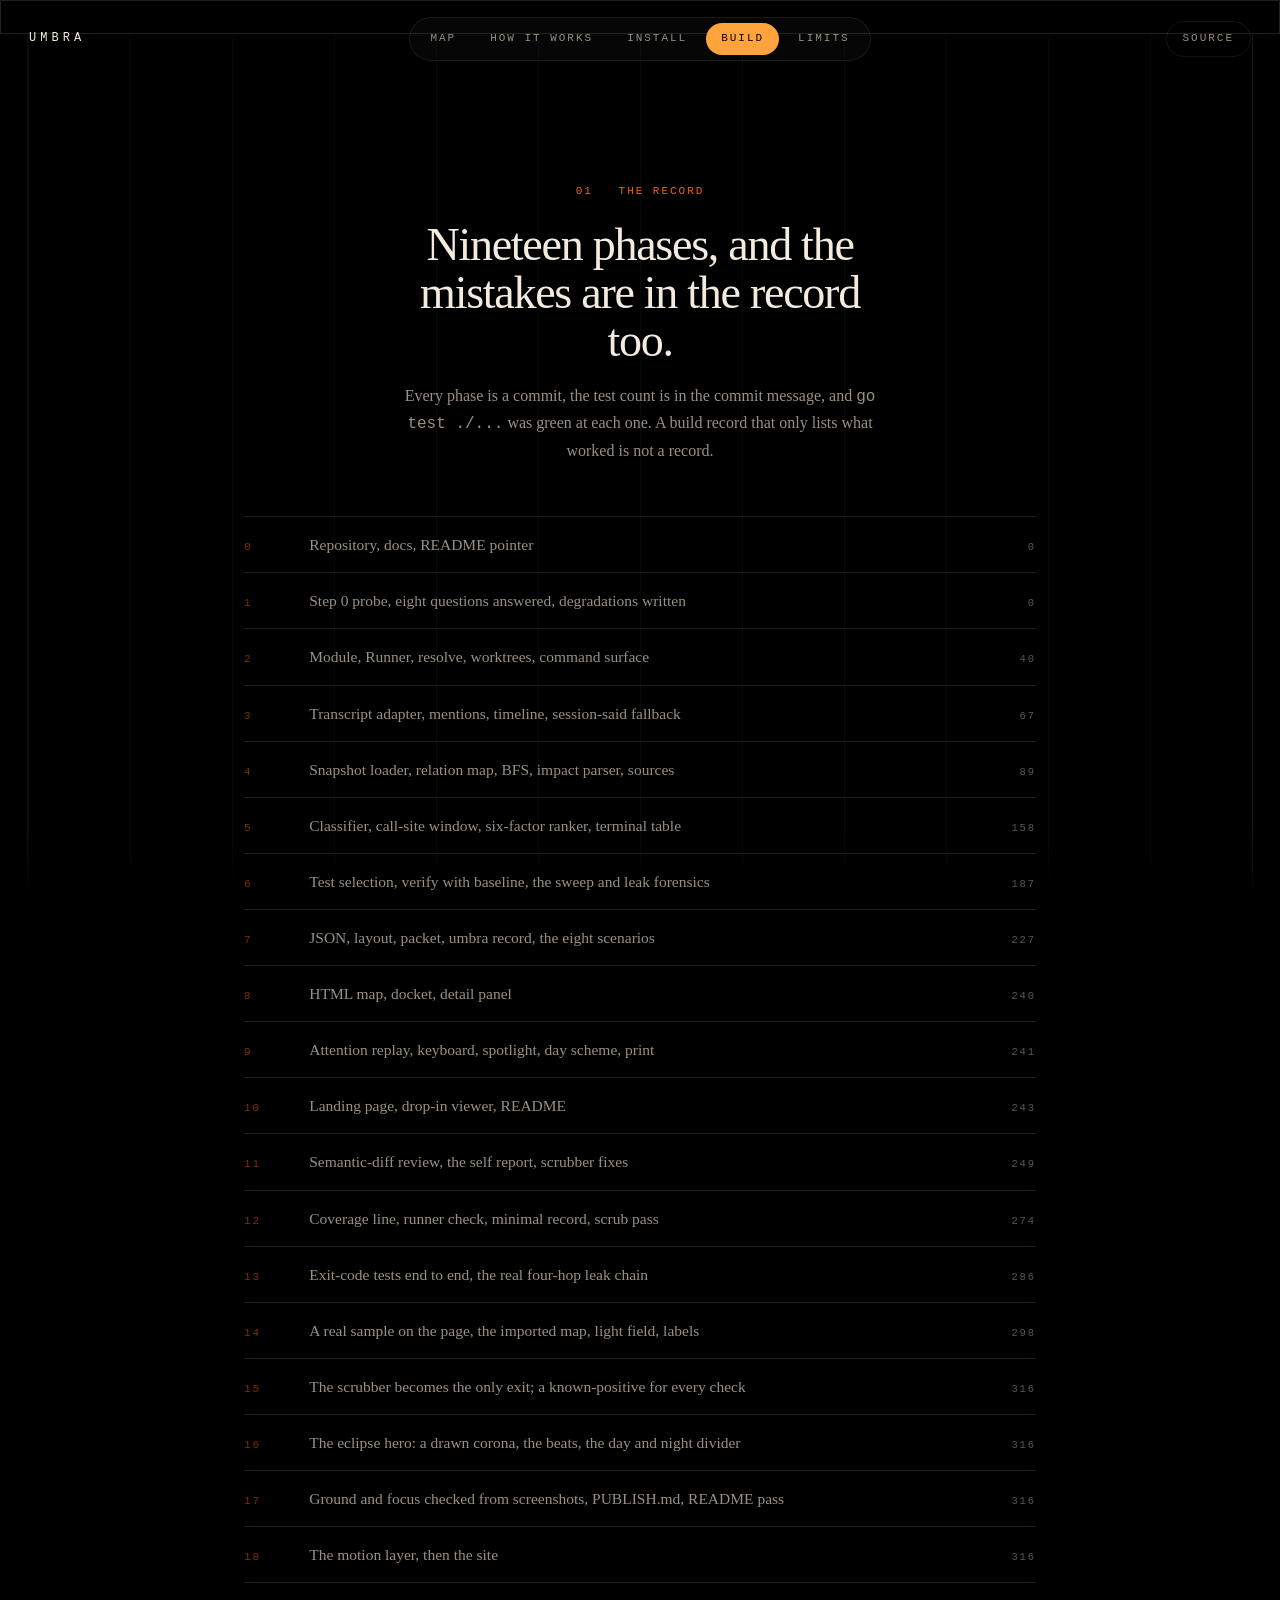
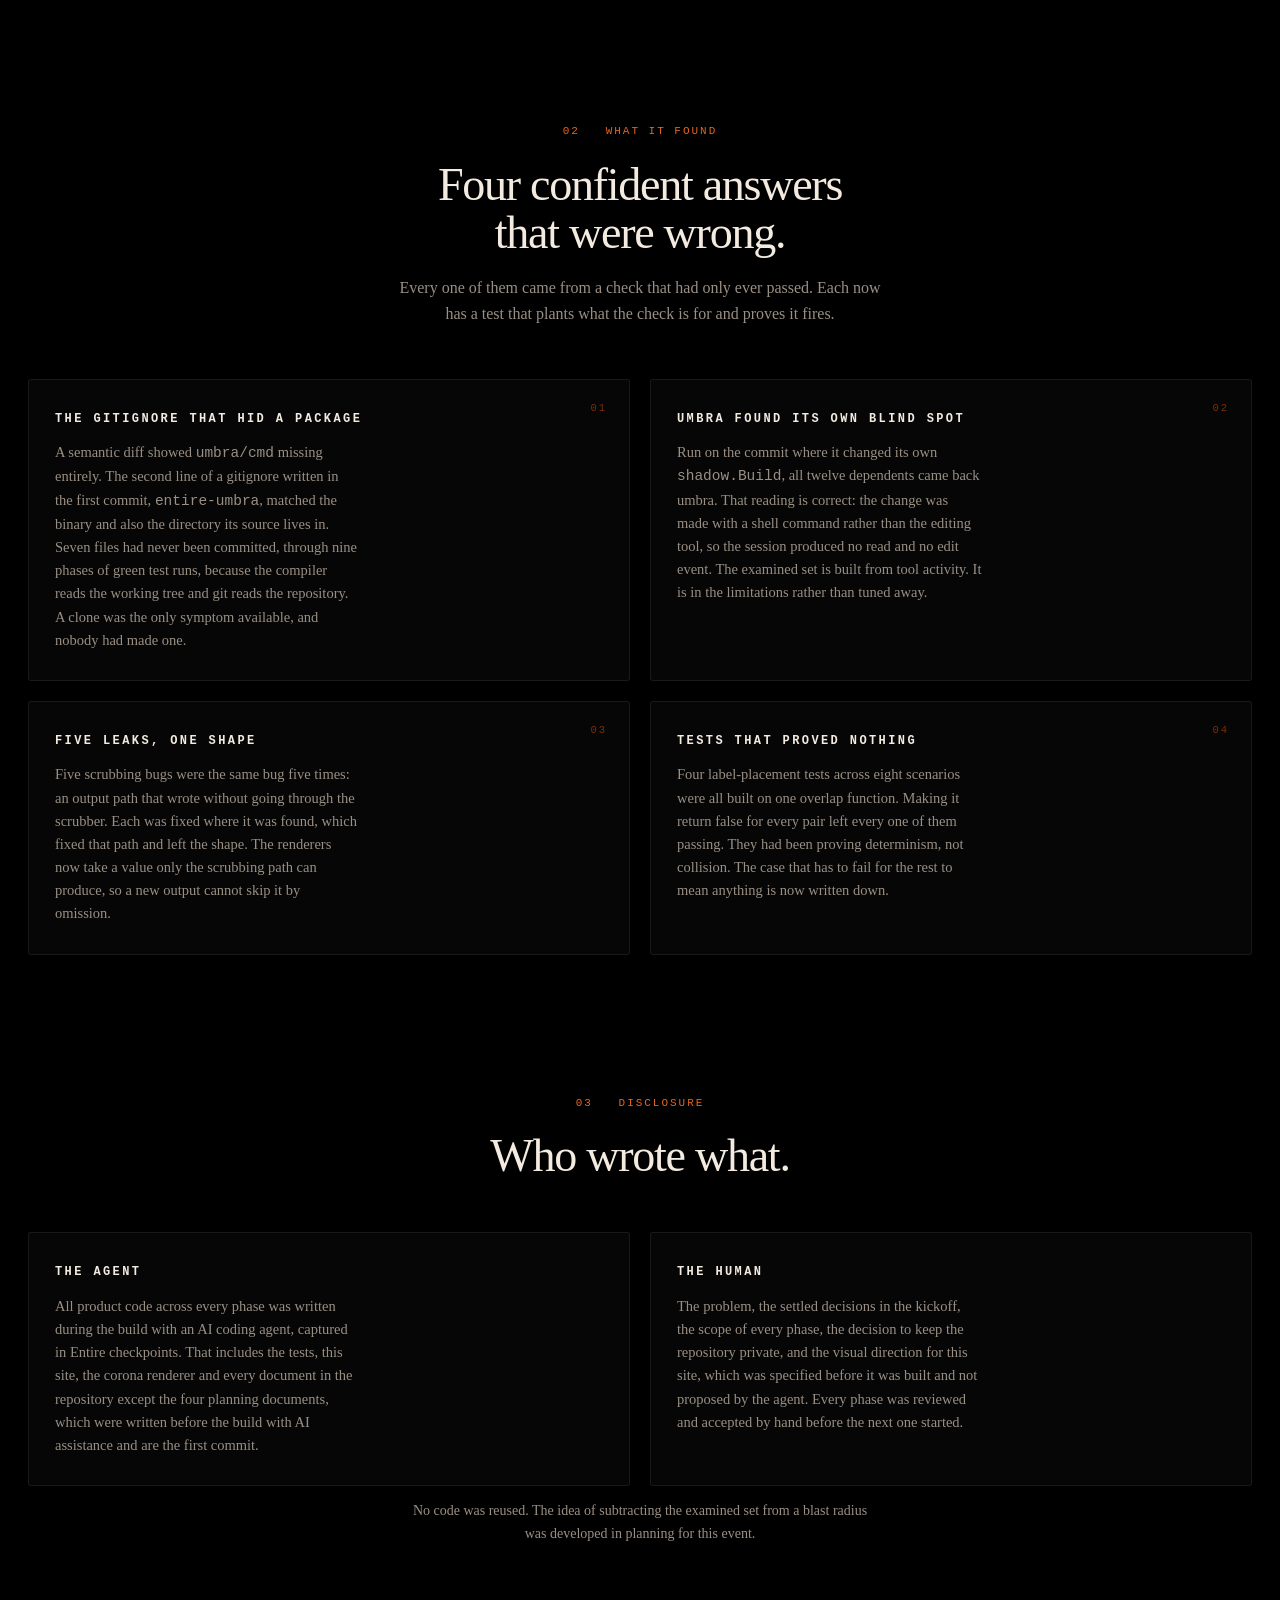
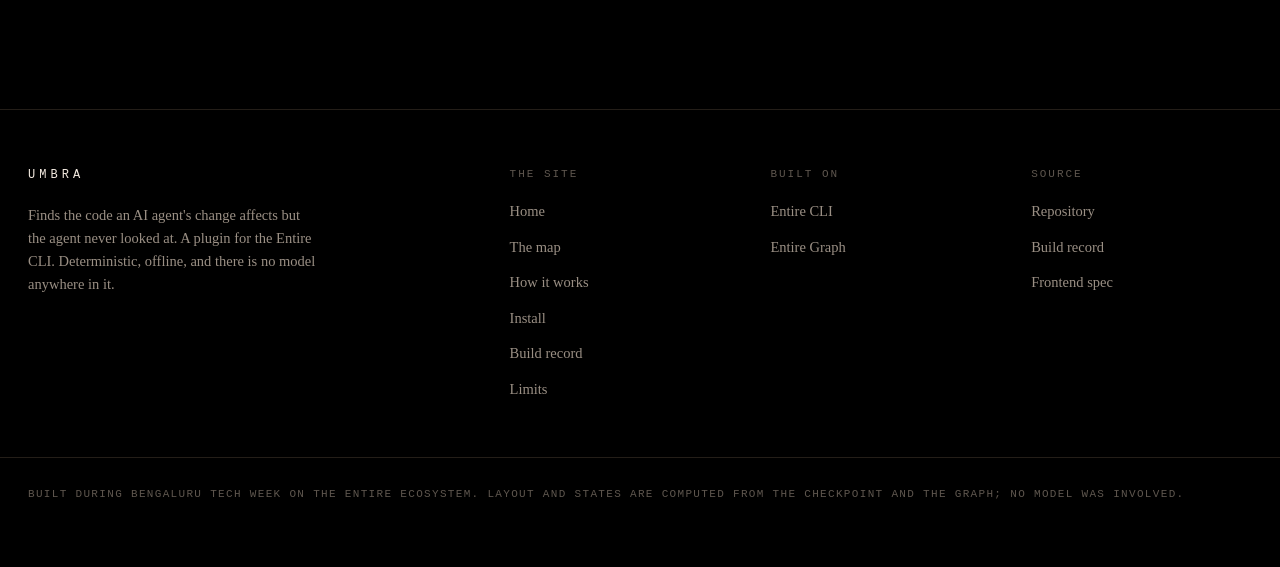
==== umbra/site/build.html @ 6663dcb2 "umbra: phase 19 a site, not a page (tests: 320) The landing page was one long document. It is now si" ====
<!doctype html>
<html lang="en" class="nojs">
<head>
<meta charset="utf-8">
<meta name="viewport" content="width=device-width, initial-scale=1">
<meta http-equiv="Content-Security-Policy" content="default-src 'none'; style-src 'self' 'unsafe-inline'; script-src 'self' 'unsafe-inline'; img-src data:; connect-src 'self'">
<title>Build record</title>
<link rel="stylesheet" href="umbra.css">
<link rel="stylesheet" href="landing.css">
<script>document.documentElement.classList.remove("nojs");document.documentElement.classList.add("js");</script>
</head>
<body class="scheme-night">

<a class="skip mono" href="#main">Skip to the content</a>

<div class="grid-overlay" aria-hidden="true"></div>
<div class="progress" aria-hidden="true"><span></span></div>

<header class="topbar" id="topbar">
  <div class="bar">
    <a class="wordmark mono" href="index.html">Umbra</a>
    <nav class="pill mono" aria-label="Pages">
      <a href="map.html">Map</a>
      <a href="how.html">How it works</a>
      <a href="install.html">Install</a>
      <a href="build.html" class="on">Build</a>
      <a href="limits.html">Limits</a>
    </nav>
    <a class="ghost mono" href="https://github.com/u7k4rs6/Umbra">Source</a>
  </div>
</header>

<main id="main">

<section class="band top" data-reveal>
  <div class="head">
    <span class="marker mono">01 &nbsp; The record</span>
    <h2 class="big">Nineteen phases, and the mistakes are in the record too.</h2>
    <p class="sub">Every phase is a commit, the test count is in the commit message, and <code>go test ./...</code> was green at each one. A build record that only lists what worked is not a record.</p>
  </div>
  <div class="phases">
      <div class="prow"><span class="pn mono">0</span><span class="pw">Repository, docs, README pointer</span><span class="pt mono">0</span></div>
      <div class="prow"><span class="pn mono">1</span><span class="pw">Step 0 probe, eight questions answered, degradations written</span><span class="pt mono">0</span></div>
      <div class="prow"><span class="pn mono">2</span><span class="pw">Module, Runner, resolve, worktrees, command surface</span><span class="pt mono">40</span></div>
      <div class="prow"><span class="pn mono">3</span><span class="pw">Transcript adapter, mentions, timeline, session-said fallback</span><span class="pt mono">67</span></div>
      <div class="prow"><span class="pn mono">4</span><span class="pw">Snapshot loader, relation map, BFS, impact parser, sources</span><span class="pt mono">89</span></div>
      <div class="prow"><span class="pn mono">5</span><span class="pw">Classifier, call-site window, six-factor ranker, terminal table</span><span class="pt mono">158</span></div>
      <div class="prow"><span class="pn mono">6</span><span class="pw">Test selection, verify with baseline, the sweep and leak forensics</span><span class="pt mono">187</span></div>
      <div class="prow"><span class="pn mono">7</span><span class="pw">JSON, layout, packet, umbra record, the eight scenarios</span><span class="pt mono">227</span></div>
      <div class="prow"><span class="pn mono">8</span><span class="pw">HTML map, docket, detail panel</span><span class="pt mono">240</span></div>
      <div class="prow"><span class="pn mono">9</span><span class="pw">Attention replay, keyboard, spotlight, day scheme, print</span><span class="pt mono">241</span></div>
      <div class="prow"><span class="pn mono">10</span><span class="pw">Landing page, drop-in viewer, README</span><span class="pt mono">243</span></div>
      <div class="prow"><span class="pn mono">11</span><span class="pw">Semantic-diff review, the self report, scrubber fixes</span><span class="pt mono">249</span></div>
      <div class="prow"><span class="pn mono">12</span><span class="pw">Coverage line, runner check, minimal record, scrub pass</span><span class="pt mono">274</span></div>
      <div class="prow"><span class="pn mono">13</span><span class="pw">Exit-code tests end to end, the real four-hop leak chain</span><span class="pt mono">286</span></div>
      <div class="prow"><span class="pn mono">14</span><span class="pw">A real sample on the page, the imported map, light field, labels</span><span class="pt mono">298</span></div>
      <div class="prow"><span class="pn mono">15</span><span class="pw">The scrubber becomes the only exit; a known-positive for every check</span><span class="pt mono">316</span></div>
      <div class="prow"><span class="pn mono">16</span><span class="pw">The eclipse hero: a drawn corona, the beats, the day and night divider</span><span class="pt mono">316</span></div>
      <div class="prow"><span class="pn mono">17</span><span class="pw">Ground and focus checked from screenshots, PUBLISH.md, README pass</span><span class="pt mono">316</span></div>
      <div class="prow"><span class="pn mono">18</span><span class="pw">The motion layer, then the site</span><span class="pt mono">316</span></div>
  </div>
</section>

<section class="band" data-reveal>
  <div class="head">
    <span class="marker mono">02 &nbsp; What it found</span>
    <h2 class="big">Four confident answers that were wrong.</h2>
    <p class="sub">Every one of them came from a check that had only ever passed. Each now has a test that plants what the check is for and proves it fires.</p>
  </div>
  <div class="cards two">
    <div class="card" data-torch>
      <span class="n mono">01</span><span class="word mono">The gitignore that hid a package</span>
      <p class="plain">A semantic diff showed <code>umbra/cmd</code> missing entirely. The second line of a gitignore written in the first commit, <code>entire-umbra</code>, matched the binary and also the directory its source lives in. Seven files had never been committed, through nine phases of green test runs, because the compiler reads the working tree and git reads the repository. A clone was the only symptom available, and nobody had made one.</p>
    </div>
    <div class="card" data-torch>
      <span class="n mono">02</span><span class="word mono">Umbra found its own blind spot</span>
      <p class="plain">Run on the commit where it changed its own <code>shadow.Build</code>, all twelve dependents came back umbra. That reading is correct: the change was made with a shell command rather than the editing tool, so the session produced no read and no edit event. The examined set is built from tool activity. It is in the limitations rather than tuned away.</p>
    </div>
    <div class="card" data-torch>
      <span class="n mono">03</span><span class="word mono">Five leaks, one shape</span>
      <p class="plain">Five scrubbing bugs were the same bug five times: an output path that wrote without going through the scrubber. Each was fixed where it was found, which fixed that path and left the shape. The renderers now take a value only the scrubbing path can produce, so a new output cannot skip it by omission.</p>
    </div>
    <div class="card" data-torch>
      <span class="n mono">04</span><span class="word mono">Tests that proved nothing</span>
      <p class="plain">Four label-placement tests across eight scenarios were all built on one overlap function. Making it return false for every pair left every one of them passing. They had been proving determinism, not collision. The case that has to fail for the rest to mean anything is now written down.</p>
    </div>
  </div>
</section>

<section class="band" data-reveal>
  <div class="head">
    <span class="marker mono">03 &nbsp; Disclosure</span>
    <h2 class="big">Who wrote what.</h2>
  </div>
  <div class="cards two">
    <div class="card" data-torch>
      <span class="word mono">The agent</span>
      <p class="plain">All product code across every phase was written during the build with an AI coding agent, captured in Entire checkpoints. That includes the tests, this site, the corona renderer and every document in the repository except the four planning documents, which were written before the build with AI assistance and are the first commit.</p>
    </div>
    <div class="card" data-torch>
      <span class="word mono">The human</span>
      <p class="plain">The problem, the settled decisions in the kickoff, the scope of every phase, the decision to keep the repository private, and the visual direction for this site, which was specified before it was built and not proposed by the agent. Every phase was reviewed and accepted by hand before the next one started.</p>
    </div>
  </div>
  <p class="caption center">No code was reused. The idea of subtracting the examined set from a blast radius was developed in planning for this event.</p>
</section>
</main>

<footer class="site-foot">
  <div class="foot-grid">
    <div class="foot-col brand">
      <span class="wordmark mono">Umbra</span>
      <p class="plain">Finds the code an AI agent's change affects but the agent never looked at. A plugin for the Entire CLI. Deterministic, offline, and there is no model anywhere in it.</p>
    </div>
    <div class="foot-col">
      <span class="mono foot-head">The site</span>
      <a href="index.html">Home</a>
      <a href="map.html">The map</a>
      <a href="how.html">How it works</a>
      <a href="install.html">Install</a>
      <a href="build.html">Build record</a>
      <a href="limits.html">Limits</a>
    </div>
    <div class="foot-col">
      <span class="mono foot-head">Built on</span>
      <a href="https://github.com/entireio/cli">Entire CLI</a>
      <a href="https://github.com/entireio/entire-graph">Entire Graph</a>
    </div>
    <div class="foot-col">
      <span class="mono foot-head">Source</span>
      <a href="https://github.com/u7k4rs6/Umbra">Repository</a>
      <a href="https://github.com/u7k4rs6/Umbra/blob/main/umbra/NOTES.md">Build record</a>
      <a href="https://github.com/u7k4rs6/Umbra/blob/main/umbra/docs/FRONTEND_SPEC.md">Frontend spec</a>
    </div>
  </div>
  <p class="foot-note mono">Built during Bengaluru Tech Week on the Entire ecosystem. Layout and states are computed from the checkpoint and the graph; no model was involved.</p>
</footer>

<script src="site.js"></script>
<script src="motion.js"></script>
</body>
</html>
---- umbra/site/umbra.css ----
/* Umbra report styles. No fonts are fetched; system stacks only. */

:root {
  --night: #10141C;
  --ink: #D9DBE1;
  --ink-2: #8B909C;
  --rule: #262B35;
  --lit: #FFF1C9;
  --lit-glow: #F3C46B;
  --penumbra: #8E7B57;
  --umbra: #2B303A;
  --umbra-edge: #4A5060;
  --unknown: #5A6070;
  --fail: #C8553D;
  --pass: #8FBF9F;
  --focus: #9CC4FF;
  /* On the night scheme a pool is simply the absence of glow, so nothing is
     painted over it. */
  --pool-ink: transparent;
  /* The peak opacity of the light field. Every gradient stop is a fraction of
     this, so a scheme dims the whole field by changing one number and the
     falloff keeps its shape. */
  --glow-peak: 0.32;

  --ui: ui-sans-serif, system-ui, "Segoe UI", Roboto, "Helvetica Neue", Arial, sans-serif;
  --mono: ui-monospace, "SF Mono", Menlo, Consolas, "Liberation Mono", monospace;
}

@media (prefers-color-scheme: light) {
  :root {
    --night: #FBFBFA;
    --ink: #1C1F26;
    --ink-2: #5E6470;
    --rule: #DAD9D4;
    --lit: #FFFFFF;
    --lit-glow: #E8B85A;
    --penumbra: #B9AE93;
    --umbra: #1C1F26;
    --umbra-edge: #6B7080;
    --unknown: #9AA0AC;
    --fail: #B3452F;
    --pass: #3E8A5C;
    --focus: #1A4F9C;
    /* On a light ground, removing the warm glow makes a pool brighter than
       its surroundings, which reads as more light rather than less. The pools
       are painted instead, so shadow means the same thing in both schemes.
       The tone is the page's own ink, not a neutral grey: a grey pool on a
       warm ground reads as dirt rather than as shade. */
    --pool-ink: color-mix(in srgb, var(--ink) 18%, transparent);
    /* Half the night peak. The same opacity that reads as a soft glow on a
       dark ground reads as a wash on a light one. */
    --glow-peak: 0.15;
  }
}

* { box-sizing: border-box; }

html, body { max-width: 100%; overflow-x: hidden; }

body {
  margin: 0;
  padding: 20px;
  background: var(--night);
  color: var(--ink);
  font: 400 14px/1.5 var(--ui);
}

a { color: var(--focus); }

:focus-visible {
  outline: 2px solid var(--focus);
  outline-offset: 2px;
}

/* Header */

.head-line {
  font-family: var(--mono);
  color: var(--ink-2);
  font-size: 13px;
  margin-bottom: 8px;
}
.head-line strong { color: var(--ink); font-weight: 600; }

.said {
  margin: 12px 0;
}
.said-label {
  font-size: 12px;
  color: var(--ink-2);
  display: block;
  margin-bottom: 2px;
}
.said-text {
  font-family: var(--mono);
  font-size: 16px;
  color: var(--ink);
}
.said-from {
  font-size: 12px;
  color: var(--ink-2);
}

.facts {
  display: flex;
  flex-wrap: wrap;
  gap: 24px;
  align-items: center;
  margin: 14px 0;
  padding-bottom: 14px;
  border-bottom: 1px solid var(--rule);
}
.fact { display: flex; align-items: center; gap: 8px; }
.notice { color: var(--ink-2); font-size: 13px; margin: 4px 0; }

/* Two columns above 1100px: map 62%, docket 38%. */

.wrap { display: block; }

@media (min-width: 1101px) {
  .wrap {
    display: grid;
    grid-template-columns: 62% 38%;
    gap: 0;
  }
  .col-docket {
    border-left: 1px solid var(--rule);
    padding-left: 20px;
    margin-left: 20px;
  }
}

.col-map { min-width: 0; }
.col-docket { min-width: 0; max-width: 72ch; }
.col-docket { overflow-x: hidden; }

#map { width: 100%; height: auto; display: block; }

.noscript {
  color: var(--ink-2);
  padding: 40px 0;
}

/* Footer */

footer {
  margin-top: 28px;
  padding-top: 14px;
  border-top: 1px solid var(--rule);
  color: var(--ink-2);
  font-size: 13px;
}
footer p { margin: 8px 0; }
footer code, footer pre {
  font-family: var(--mono);
  font-size: 12px;
  overflow-wrap: anywhere;
  word-break: break-word;
}
footer code { display: inline-block; max-width: 100%; }
footer pre { white-space: pre-wrap; word-break: break-all; margin: 4px 0; }

/* Docket */

.docket-head h2 { font-size: 18px; font-weight: 600; margin: 0 0 4px; }
.sub { color: var(--ink-2); font-size: 12px; font-weight: 400; }

.filters { display: flex; flex-wrap: wrap; gap: 6px; margin: 8px 0 12px; }
.filters button {
  font: 400 12px/1 var(--ui);
  color: var(--ink-2);
  background: transparent;
  border: 1px solid var(--rule);
  border-radius: 2px;
  padding: 7px 10px;
  min-height: 40px;
  cursor: pointer;
}
.filters button.on { color: var(--ink); border-color: var(--ink-2); }

table.docket {
  width: 100%;
  table-layout: fixed;
  border-collapse: collapse;
  font-size: 13px;
}
table.docket col.c-state { width: 14%; }
table.docket col.c-sym   { width: 35%; }
table.docket col.c-rel   { width: 14%; }
table.docket col.c-mods  { width: 28%; }
table.docket col.c-score { width: 9%; }
table.docket caption {
  text-align: left;
  color: var(--ink-2);
  font-size: 12px;
  padding-bottom: 8px;
}
table.docket th {
  text-align: left;
  font-weight: 600;
  font-size: 12px;
  color: var(--ink-2);
  border-bottom: 1px solid var(--rule);
  padding: 6px 8px 6px 0;
}
table.docket td {
  border-bottom: 1px solid var(--rule);
  padding: 10px 8px 10px 0;
  vertical-align: top;
}
table.docket td.num, table.docket th.num { text-align: right; font-variant-numeric: tabular-nums; }
table.docket code { font-family: var(--mono); font-size: 12px; }

/* The symbol name stays whole; the path under it is truncated with an
   ellipsis and carries the full text in its title, which is what the
   wireframe in the frontend spec shows. */
td.sym code.name { overflow-wrap: anywhere; }
td.sym code.path {
  display: block;
  margin-top: 3px;
  color: var(--ink-2);
  font-size: 11px;
  white-space: nowrap;
  overflow: hidden;
  text-overflow: ellipsis;
}
table.docket th { white-space: nowrap; }
table.docket tr.pinned { background: rgba(243, 196, 107, 0.05); }
table.docket tr.on { background: rgba(156, 196, 255, 0.08); }
table.docket tr[hidden] { display: none; }

.glyph { font-size: 15px; }
.state-lit { color: var(--lit-glow); }
.state-penumbra { color: var(--penumbra); }
.state-umbra { color: var(--umbra-edge); }
.state-unknown { color: var(--unknown); }
.word { font-weight: 600; font-size: 12px; }
.crack { color: var(--fail); font-weight: 600; }
.pin { color: var(--lit-glow); font-size: 9px; }
.reason { display: block; color: var(--ink-2); font-size: 12px; margin-top: 4px; }

.chip {
  display: inline-block;
  max-width: 100%;
  border: 1px solid var(--rule);
  border-radius: 2px;
  padding: 2px 6px;
  margin: 0 6px 4px 0;
  line-height: 1.25;
}
.chip b { display: block; font-size: 12px; font-weight: 400; white-space: nowrap; }
.chip i { display: block; font-size: 10.5px; font-style: normal; color: var(--ink-2); overflow-wrap: normal; }

details summary {
  cursor: pointer;
  color: var(--ink-2);
  font-size: 12px;
  margin-top: 4px;
}
details p { margin: 6px 0; }
details pre {
  font-family: var(--mono);
  font-size: 11px;
  white-space: pre-wrap;
  color: var(--fail);
  margin: 6px 0;
}
.lit-note { margin-top: 10px; }

/* Map interaction */

.node { cursor: pointer; }
.node .hit { fill: transparent; }
/* Label sizes are viewBox units, not screen pixels: the map scales to its
   column, and a name set at 12 units was legible in a wide column and too
   small once the map shrank on a narrow screen. */
.label { font-family: var(--mono); font-size: 14px; pointer-events: none; }
.ring-label { font-family: var(--ui); font-size: 12px; pointer-events: none; }
.label.lit { fill: var(--ink); }
.label.dim { fill: var(--ink-2); paint-order: stroke; stroke: var(--night); stroke-width: 3px; stroke-linejoin: round; }
.label[hidden] { display: none; }
.src-label { font-family: var(--mono); font-size: 22px; fill: var(--ink); }
.src-kind {
  font-family: var(--ui);
  font-size: 11px;
  fill: var(--ink-2);
  paint-order: stroke;
  stroke: var(--night);
  stroke-width: 3px;
  stroke-linejoin: round;
}
.src-label {
  paint-order: stroke;
  stroke: var(--night);
  stroke-width: 3px;
  stroke-linejoin: round;
}
.edge { fill: none; }
.node:focus { outline: none; }
.node:focus .ring-focus { display: block; }
.ring-focus { display: none; }
.src-label.src-small { font-size: 14px; }

/* Detail panel. It overlays the docket column on desktop and slides up from
   the bottom on a narrow screen. */

.detail {
  position: absolute;
  inset: 0 0 auto 0;
  background: var(--night);
  border: 1px solid var(--rule);
  padding: 16px;
  max-height: 100%;
  overflow-y: auto;
}
.col-docket { position: relative; }

.detail h3 { font-family: var(--mono); font-size: 18px; font-weight: 400; margin: 0 0 2px; }
.detail p { margin: 8px 0; }
.detail-h { font-weight: 600; font-size: 12px; color: var(--ink-2); margin-top: 16px; }
.detail-state b { font-weight: 600; }
.detail ul { margin: 6px 0; padding-left: 18px; font-size: 13px; }
.detail pre {
  font-family: var(--mono);
  font-size: 11.5px;
  background: transparent;
  border: 1px solid var(--rule);
  padding: 6px 8px;
  margin: 6px 0;
  white-space: pre-wrap;
  overflow-wrap: anywhere;
}
.detail-close {
  float: right;
  font: 400 12px var(--ui);
  color: var(--ink-2);
  background: transparent;
  border: 1px solid var(--rule);
  border-radius: 2px;
  padding: 8px 10px;
  min-height: 40px;
  cursor: pointer;
}
.chain button {
  font: 400 12px var(--mono);
  color: var(--focus);
  background: transparent;
  border: 0;
  padding: 2px;
  cursor: pointer;
  text-decoration: underline;
}

/* The score factors as a stacked bar, drawn in CSS. No chart library. */
.bar { display: flex; width: 100%; height: 22px; border: 1px solid var(--rule); }
.bar .seg {
  font-size: 10px;
  line-height: 20px;
  color: var(--night);
  overflow: hidden;
  white-space: nowrap;
  padding-left: 3px;
}
.seg-relation  { background: var(--lit-glow); }
.seg-dependents{ background: var(--penumbra); }
.seg-state     { background: var(--ink-2); }
.seg-farfield  { background: var(--umbra-edge); }
.seg-faultline { background: var(--fail); }
.seg-scar      { background: var(--unknown); }
.seg-test      { background: var(--pass); }

/* Attention replay */

.replay {
  margin-top: 20px;
  padding-top: 14px;
  border-top: 1px solid var(--rule);
}
.replay-controls {
  display: flex;
  align-items: center;
  flex-wrap: wrap;
  gap: 8px;
}
.replay-label { font-weight: 600; margin-right: 6px; }
.replay button {
  font: 400 12px var(--ui);
  color: var(--ink);
  background: transparent;
  border: 1px solid var(--rule);
  border-radius: 2px;
  padding: 8px 12px;
  min-height: 40px;
  cursor: pointer;
}
.counter { color: var(--ink-2); font-size: 12px; margin-left: auto; }

.track {
  position: relative;
  height: 40px;
  margin: 10px 8px 4px;
  border-bottom: 1px solid var(--rule);
}
button.tick {
  position: absolute;
  top: 12px;
  width: 9px;
  height: 9px;
  /* The control styling above sets a 40px minimum for touch targets; a tick
     is not a control of that kind, and min-height would stretch it. */
  min-height: 0;
  min-width: 0;
  margin-left: -4.5px;
  padding: 0;
  border: 1px solid var(--ink-2);
  background: var(--ink-2);
  border-radius: 50%;
  cursor: pointer;
}
button.tick-grep, button.tick-glob { background: transparent; }
button.tick-mention { background: transparent; border-style: dotted; }
button.tick-quoted { background: linear-gradient(to right, var(--ink-2) 50%, transparent 50%); }
button.tick-edit { border-radius: 0; transform: rotate(45deg); background: var(--lit-glow); border-color: var(--lit-glow); }
button.tick-command { border-radius: 0; width: 3px; margin-left: -1.5px; height: 13px; }
button.tick.cut {
  width: 13px; height: 13px; margin-left: -6.5px; top: 10px;
  background: var(--lit); border-color: var(--lit);
}
.playhead {
  position: absolute;
  top: 4px;
  bottom: 0;
  width: 2px;
  margin-left: -1px;
  background: var(--focus);
  pointer-events: none;
}
.now { color: var(--ink-2); font-size: 12px; font-family: var(--mono); margin: 4px 0 0; min-height: 1.4em; }

.torch { pointer-events: none; mix-blend-mode: screen; }

/* Motion happens only in response to an action, and never on load. */
.node circle, .node path, .node polyline { transition: fill 240ms ease-out, opacity 240ms ease-out, r 240ms ease-out; }
.pools circle,
.shade circle { transition: r 240ms ease-out, opacity 240ms ease-out; }

@media (prefers-reduced-motion: reduce) {
  .node circle, .node path, .node polyline, .pools circle, .shade circle { transition: none; }
  .torch { display: none; }
}

/* Print: day scheme, static map with every label, docket expanded, no replay. */
@media print {
  :root {
    --night: #FFFFFF;
    --ink: #1C1F26;
    --ink-2: #5E6470;
    --rule: #DAD9D4;
    --lit: #FFFFFF;
    --lit-glow: #E8B85A;
    --penumbra: #B9AE93;
    --umbra: #1C1F26;
    --umbra-edge: #6B7080;
    --unknown: #9AA0AC;
    --fail: #B3452F;
    --pass: #3E8A5C;
    --focus: #1A4F9C;
    --pool-ink: color-mix(in srgb, var(--ink) 18%, transparent);
    --glow-peak: 0.15;
  }
  .replay, .filters, .detail, .torch { display: none !important; }
  .label[hidden] { display: block !important; }
  table.docket tr[hidden] { display: table-row !important; }
  details { display: block; }
  details > summary { display: none; }
  table.docket tr, .chip { break-inside: avoid; page-break-inside: avoid; }
  .wrap { display: block; }
}

.coverage { color: var(--ink-2); font-size: 13px; margin: 4px 0; }
.coverage-note { max-width: 72ch; }
---- umbra/site/landing.css ----
/* Landing page only.
 *
 * The report's own stylesheet is umbra.css, copied here by gen-site so the two
 * surfaces cannot drift. This file sits on top of it and restyles the landing
 * page alone. It never changes the report, the report template or the drop-in
 * viewer's behaviour.
 *
 * Where this file departs from docs/FRONTEND_SPEC.md, the departure is listed
 * in NOTES.md with the reason.
 */

/* ------------------------------------------------------------------ tokens */

:root {
  /* One hue. Everything warm on this page is 28 degrees, and nothing else has
   * a hue at all. The ramp runs from the corona's hottest inner light to the
   * cold ash at its edge. */
  --amber-1: #FFE2B4;
  --amber-2: #FFA33C;
  --amber-3: #E5661B;
  --amber-4: #7A2F08;
  --amber-5: #3A1604;

  /* The focus ring is the one thing on this page that is not in the warm ramp.
   * A ring the same colour as the control it marks is not a ring. This is
   * FRONTEND_SPEC.md's own focus colour. */
  --focus-ring: #9CC4FF;

  --ground: #000000;
  --ink: #F3EAE0;
  --ink-2: #9A8F84;
  --ink-3: #5E564E;
  --rule: #241E18;

  /* Two families carry the page: the serif for anything a person reads in
   * sentences, the monospace for anything the machine named. There is no
   * third, and no font file is fetched. */
  --serif: ui-serif, Georgia, "Iowan Old Style", "Palatino Linotype", "Times New Roman", serif;

  --measure: 68ch;
  --wipe: 100%;
  --pad: 28px;
  --maxw: 1360px;

  /* Surfaces. Nothing here is a filled card. These are the smallest amount of
   * light that still separates a panel from the ground, built from the page
   * ink rather than from grey, so the single hue rule holds all the way down. */
  --surface: rgba(243, 234, 224, 0.022);
  --surface-2: rgba(243, 234, 224, 0.05);
  --hairline: rgba(243, 234, 224, 0.08);
  --grid-line: rgba(243, 234, 224, 0.04);

  --ease: cubic-bezier(0.16, 1, 0.3, 1);
  --reveal-y: 22px;
  --reveal-blur: 12px;
  --hero-p: 0;
}

/* The map tokens, so the eclipse wears this page's palette rather than the
 * report's. umbra.css keeps its own values. */
.scheme-night {
  --night: #000000;
  --ink: #F3EAE0;
  --ink-2: #9A8F84;
  --rule: #241E18;
  --lit: #FFF3DC;
  --lit-glow: var(--amber-2);
  --penumbra: #7A5B33;
  --umbra: #14110D;
  --umbra-edge: #5C5044;
  --unknown: #5E564E;
  --fail: var(--amber-3);
  --pass: var(--ink);
  --focus: var(--focus-ring);
  /* The corona is the light on this page, so the map's own field is turned
   * down to keep the two from adding into a haze. */
  --glow-peak: 0.16;
  --pool-ink: transparent;
}

/* The day scheme is a real inversion: paper ground, ink text, and pools that
 * are darker than the paper rather than a lightened negative. */
.scheme-day {
  --night: #F7F3ED;
  --ink: #14100C;
  --ink-2: #5B5148;
  --rule: #E0D8CC;
  --lit: #FFFFFF;
  --lit-glow: #B85C00;
  --penumbra: #B39A73;
  --umbra: #14100C;
  --umbra-edge: #6B6055;
  --unknown: #9A9088;
  --fail: #8A3D06;
  --pass: #14100C;
  --focus: #1A4F9C;
  --glow-peak: 0.14;
  --pool-ink: color-mix(in srgb, var(--ink) 18%, transparent);
  --ground: #F7F3ED;
  --amber-2: #B85C00;
  --amber-3: #8A3D06;
}

/* ------------------------------------------------------------------- page */

/* umbra.css sets overflow-x: hidden on html and body, which is right for the
 * report and fatal here: an overflow on either makes it a scrolling box, and
 * position: sticky then sticks to that box rather than to the viewport. This
 * page is checked for horizontal overflow at six widths instead. */
html, body { overflow-x: visible; }

body {
  background: var(--ground);
  color: var(--ink);
  padding: 0;
  font-family: var(--serif);
  font-size: 16.5px;
  line-height: 1.62;
  font-synthesis: none;
  -webkit-font-smoothing: antialiased;
}

code, pre, kbd, samp, input, button, .mono, .marker { font-variant-numeric: tabular-nums; }

.mono {
  font-family: var(--mono);
  text-transform: uppercase;
  letter-spacing: 0.18em;
  font-size: 11px;
  color: var(--ink-2);
}

.wrap, section.band, .foot-grid, .foot-note {
  max-width: var(--maxw);
  margin-left: auto;
  margin-right: auto;
  padding-left: var(--pad);
  padding-right: var(--pad);
  position: relative;
  z-index: 1;
}

p { max-width: var(--measure); }
a { color: var(--amber-2); }
.caption { color: var(--ink-2); font-size: 14px; line-height: 1.62; max-width: var(--measure); }
.caption.wide { max-width: 82ch; }
.plain { color: var(--ink-2); font-size: 14.5px; line-height: 1.6; }

/* ------------------------------------------------------------- the sheet */

/* A drafting grid, fixed behind everything, faded top and bottom so it never
 * terminates in a line. It gives the columns a rhythm and makes the black read
 * as a surface rather than as nothing. */
.grid-overlay {
  position: fixed;
  inset: 0;
  pointer-events: none;
  z-index: 0;
  mask-image: linear-gradient(to bottom, transparent, #000 5%, #000 92%, transparent);
  -webkit-mask-image: linear-gradient(to bottom, transparent, #000 5%, #000 92%, transparent);
}
.grid-overlay::before {
  content: "";
  position: absolute;
  top: 0;
  bottom: 0;
  left: 50%;
  transform: translateX(-50%);
  width: min(var(--maxw), 100% - 2 * var(--pad));
  border-left: 1px solid color-mix(in srgb, var(--ink) 7%, transparent);
  border-right: 1px solid color-mix(in srgb, var(--ink) 7%, transparent);
  background-image: linear-gradient(90deg, var(--grid-line) 1px, transparent 1px);
  background-size: calc(100% / 12) 100%;
}

.progress { position: fixed; top: 0; left: 0; right: 0; height: 1px; z-index: 40; pointer-events: none; }
.progress span {
  display: block;
  height: 100%;
  width: var(--read, 0%);
  background: linear-gradient(90deg, var(--amber-4), var(--amber-2));
}

.skip {
  position: fixed;
  top: 8px;
  left: 8px;
  z-index: 60;
  padding: 10px 16px;
  background: var(--ground);
  border: 1px solid var(--amber-2);
  color: var(--ink);
  text-decoration: none;
  transform: translateY(-160%);
  transition: transform 0.25s var(--ease);
}
.skip:focus-visible { transform: none; }

/* ----------------------------------------------------------------- topbar */

.topbar {
  position: sticky;
  top: 0;
  z-index: 30;
  background: color-mix(in srgb, var(--ground) 76%, transparent);
  backdrop-filter: blur(18px) saturate(1.2);
  -webkit-backdrop-filter: blur(18px) saturate(1.2);
  border-bottom: 1px solid transparent;
  transition: border-color 0.4s var(--ease);
}
.topbar.stuck { border-bottom-color: var(--rule); }

.bar {
  max-width: var(--maxw);
  margin: 0 auto;
  padding: 16px var(--pad);
  display: grid;
  grid-template-columns: 1fr auto 1fr;
  align-items: center;
  gap: 20px;
  transition: padding 0.4s var(--ease);
}
.topbar.stuck .bar { padding: 10px var(--pad); }

.wordmark {
  color: var(--ink);
  letter-spacing: 0.34em;
  text-decoration: none;
  font-size: 12px;
}

/* A centred pill of section links, which is the one piece of chrome that says
 * this is a page rather than a document. */
.pill {
  display: flex;
  gap: 4px;
  justify-self: center;
  border: 1px solid var(--hairline);
  border-radius: 999px;
  padding: 5px;
  background: var(--surface);
}
.pill a {
  color: var(--ink-2);
  text-decoration: none;
  padding: 7px 15px;
  border-radius: 999px;
  transition: color 0.3s var(--ease), background-color 0.3s var(--ease);
}
.pill a:hover { color: var(--ink); }
.pill a.on { color: var(--ground); background: var(--amber-2); }

.ghost {
  justify-self: end;
  color: var(--ink-2);
  text-decoration: none;
  border: 1px solid var(--hairline);
  border-radius: 999px;
  padding: 8px 16px;
  background: none;
  cursor: pointer;
  transition: color 0.3s var(--ease), border-color 0.3s var(--ease);
}
.ghost:hover { color: var(--ink); border-color: var(--amber-4); }

/* ------------------------------------------------------------------- hero */

/* Full bleed. The eclipse fills the section and the copy sits over it, which
 * is the change that matters: the map is the page rather than an illustration
 * in a column beside it. */
.hero {
  position: relative;
  min-height: 88vh;
  display: flex;
  flex-direction: column;
  justify-content: center;
  padding: 108px 0 36px;
  overflow: hidden;
}

.hero-stage {
  position: absolute;
  inset: 0;
  display: grid;
  place-items: center;
  z-index: 0;
}

.stage {
  position: relative;
  width: min(980px, 96%);
  aspect-ratio: 3 / 2;
  isolation: isolate;
  /* The light recedes as the hero leaves. hero-p is set only by motion.js. */
  transform: translateX(18%) scale(calc(1 - 0.06 * var(--hero-p)));
  opacity: calc(1 - 0.5 * var(--hero-p));
  transform-origin: 50% 45%;
  will-change: transform, opacity;
}
.stage .layer { position: absolute; inset: 0; display: grid; }
.stage .layer > * { grid-area: 1 / 1; width: 100%; height: 100%; }
.stage svg { display: block; width: 100%; height: 100%; }

.stage .layer.scheme-day {
  clip-path: inset(0 0 0 var(--wipe));
  background: var(--ground);
}
.stage .layer.scheme-day * { transition: none !important; }
.stage .corona { pointer-events: none; }

/* The map paints its own background rectangle in --night, as the spec says it
 * must, and here that rectangle would cover the corona. Nothing in umbra.js
 * changes; a CSS fill outranks the presentation attribute it sets. */
.stage .layer > svg > rect:first-of-type,
.plate > svg > rect:first-of-type { fill: transparent; }

.hero-grid {
  position: relative;
  z-index: 2;
  width: 100%;
  box-sizing: border-box;
  max-width: var(--maxw);
  margin: 0 auto;
  padding: 0 var(--pad);
  display: grid;
  grid-template-columns: minmax(0, 1fr);
  align-items: center;
}

.hero-copy { max-width: 40ch; }

.badge {
  display: inline-flex;
  align-items: center;
  gap: 9px;
  border: 1px solid var(--hairline);
  border-radius: 999px;
  padding: 7px 15px;
  background: var(--surface);
  margin-bottom: 26px;
  color: var(--ink-2);
}
.badge i {
  width: 6px;
  height: 6px;
  border-radius: 50%;
  background: var(--amber-2);
  box-shadow: 0 0 12px 2px color-mix(in srgb, var(--amber-2) 60%, transparent);
}

h1 {
  font-family: var(--serif);
  font-weight: 400;
  font-size: clamp(38px, 4.4vw, 66px);
  line-height: 0.96;
  letter-spacing: -0.032em;
  margin: 0 0 24px;
  color: var(--ink);
  max-width: 14ch;
  text-wrap: balance;
}
h1 em { font-style: italic; color: var(--amber-2); }

.said {
  font-family: var(--mono);
  font-size: 13.5px;
  line-height: 1.65;
  letter-spacing: 0.01em;
  color: var(--amber-1);
  border-left: 1px solid var(--amber-4);
  padding-left: 15px;
  margin: 0 0 20px;
  max-width: 44ch;
  text-transform: none;
}
.said.small { font-size: 12.5px; }
.said .mono { display: block; margin-top: 8px; }

.contradiction { font-size: 16.5px; line-height: 1.55; max-width: 42ch; margin: 0 0 30px; }
.contradiction b {
  color: var(--amber-2);
  font-weight: 400;
  font-family: var(--mono);
  font-size: 0.92em;
}

.install {
  display: flex;
  align-items: stretch;
  border: 1px solid var(--hairline);
  border-radius: 3px;
  background: var(--surface);
  max-width: 46ch;
  transition: border-color 0.4s var(--ease);
}
.install:hover { border-color: color-mix(in srgb, var(--amber-4) 70%, var(--hairline)); }
.install code {
  font-family: var(--mono);
  font-size: 12.5px;
  padding: 13px 14px;
  color: var(--ink);
  overflow-x: auto;
  white-space: nowrap;
  flex: 1;
}
.install button {
  font-family: var(--mono);
  text-transform: uppercase;
  letter-spacing: 0.14em;
  font-size: 10.5px;
  background: none;
  border: 0;
  border-left: 1px solid var(--hairline);
  color: var(--ink-2);
  padding: 0 16px;
  cursor: pointer;
  transition: color 0.3s var(--ease);
}
.install button:hover { color: var(--amber-2); }

/* Four numbers off the report, which is the only thing on this page that
 * looks like a marketing statistic and is not one. */
.stats {
  display: grid;
  position: relative;
  z-index: 2;
  width: 100%;
  box-sizing: border-box;
  max-width: var(--maxw);
  margin: 64px auto 0;
  padding: 26px var(--pad) 0;
  border-top: 1px solid var(--rule);
  grid-template-columns: repeat(4, minmax(0, 1fr));
  gap: 1px;
}
.stats .stat + .stat { box-shadow: -1px 0 0 var(--hairline); }
.stat { padding: 22px 4px 0 0; }
.stat dd {
  margin: 0;
  font-family: var(--mono);
  font-size: 34px;
  line-height: 1;
  color: var(--amber-2);
  font-variant-numeric: tabular-nums;
}
.stat dt { margin-top: 8px; font-size: 10px; }

.hero-foot {
  position: relative;
  z-index: 2;
  width: 100%;
  box-sizing: border-box;
  max-width: var(--maxw);
  margin: 34px auto 0;
  padding: 0 var(--pad);
  display: flex;
  justify-content: space-between;
  gap: 20px;
}
.scroll-cue { display: inline-flex; align-items: center; gap: 10px; }
.scroll-cue i {
  width: 1px;
  height: 22px;
  background: linear-gradient(to bottom, var(--amber-2), transparent);
}

.divider {
  position: absolute;
  top: 0;
  bottom: 0;
  left: var(--wipe);
  width: 2px;
  margin-left: -1px;
  background: linear-gradient(to bottom, transparent, var(--amber-4) 12%, var(--amber-2) 50%, var(--amber-4) 88%, transparent);
  cursor: ew-resize;
  z-index: 3;
  touch-action: none;
}
.divider::after { content: ""; position: absolute; inset: -14px -16px; }
.divider .knob {
  position: absolute;
  top: 50%;
  left: 50%;
  transform: translate(-50%, -50%);
  width: 26px;
  height: 26px;
  border: 1px solid var(--amber-2);
  border-radius: 50%;
  background: var(--ground);
}
.divider .knob::before, .divider .knob::after {
  content: "";
  position: absolute;
  top: 50%;
  width: 5px;
  height: 5px;
  border-top: 1px solid var(--amber-2);
  border-right: 1px solid var(--amber-2);
}
.divider .knob::before { left: 5px; transform: translateY(-50%) rotate(-135deg); }
.divider .knob::after { right: 5px; transform: translateY(-50%) rotate(45deg); }
.divider:focus-visible { outline: 2px solid var(--focus); outline-offset: 4px; }

.noscript-note { max-width: var(--maxw); margin: 0 auto; padding: 0 var(--pad) 40px; }

/* ---------------------------------------------------------------- sections */

section.band { padding-top: 130px; padding-bottom: 10px; }

.head { text-align: center; margin: 0 auto 52px; max-width: 74ch; }
.head .marker { display: block; color: var(--amber-3); margin-bottom: 20px; }
h2.big {
  font-family: var(--serif);
  font-weight: 400;
  font-size: clamp(30px, 3.6vw, 52px);
  line-height: 1.04;
  letter-spacing: -0.028em;
  color: var(--ink);
  margin: 0 auto 18px;
  max-width: 20ch;
  text-transform: none;
  display: block;
}
.head .sub { color: var(--ink-2); font-size: 16px; margin: 0 auto; max-width: 62ch; }

/* ------------------------------------------------------------------ cards */

.cards { display: grid; gap: 20px; }
.cards.two { grid-template-columns: repeat(2, minmax(0, 1fr)); }
.cards.three { grid-template-columns: repeat(3, minmax(0, 1fr)); }
.cards.four { grid-template-columns: repeat(4, minmax(0, 1fr)); }
.cards.tight { margin-top: 42px; }

.card {
  position: relative;
  isolation: isolate;
  display: flex;
  flex-direction: column;
  align-items: flex-start;
  gap: 12px;
  text-align: left;
  padding: 30px 26px 28px;
  border: 1px solid var(--hairline);
  border-radius: 3px;
  background: var(--surface);
  color: var(--ink-2);
  font: inherit;
  cursor: default;
  transition: border-color 0.45s var(--ease), transform 0.45s var(--ease),
              background-color 0.45s var(--ease);
}
button.card { cursor: pointer; }

/* The torch. The spec calls the pointer a torch on the map: a soft warm disc
 * that reveals what is in shadow without changing any data. Same idea, applied
 * to the panels, so the page answers the pointer everywhere. */
.card::before, [data-torch]::before {
  content: "";
  position: absolute;
  inset: 0;
  z-index: -1;
  opacity: 0;
  border-radius: inherit;
  transition: opacity 0.45s var(--ease);
  background: radial-gradient(
    240px circle at var(--mx, 50%) var(--my, 50%),
    color-mix(in srgb, var(--amber-2) 12%, transparent),
    transparent 70%);
}
.card:hover::before, [data-torch]:hover::before { opacity: 1; }
@media (hover: none) { .card::before, [data-torch]::before { display: none; } }

.card:hover {
  border-color: color-mix(in srgb, var(--amber-4) 65%, var(--hairline));
  transform: translateY(-3px);
}
.card .n {
  position: absolute;
  top: 20px;
  right: 22px;
  color: var(--amber-4);
  font-size: 10.5px;
}
.card .orb { width: 40px; height: 40px; }
.card .word {
  color: var(--ink);
  font-size: 12px;
  letter-spacing: 0.2em;
  text-transform: uppercase;
  font-family: var(--mono);
}
.card .count {
  font-family: var(--mono);
  font-size: 40px;
  line-height: 1;
  color: var(--amber-2);
  font-variant-numeric: tabular-nums;
}
.card .plain { margin: 0; max-width: 42ch; }
.card .act {
  margin-top: auto;
  padding-top: 12px;
  color: var(--ink-3);
  font-size: 10px;
  transition: color 0.35s var(--ease);
}
.card:hover .act { color: var(--amber-2); }
.card[aria-pressed="true"] {
  border-color: var(--amber-2);
  background: var(--surface-2);
  color: var(--ink);
}
.card[aria-pressed="true"] .act { color: var(--amber-2); }

/* A node the legend filtered out keeps its disc and loses its emphasis, so the
 * map never claims the node is not there. */
.node.muted { opacity: 0.22; }

.card.beat { padding: 26px 22px 24px; gap: 10px; }
.card.beat .plain { font-size: 13.5px; }
.card.wide-card { padding: 26px; }
.card.term { gap: 16px; }
.card.term .block { width: 100%; }

.tiers { display: flex; flex-wrap: wrap; gap: 10px; margin: 40px auto 0; max-width: 96ch; justify-content: center; }

.plate { position: relative; width: 100%; }
.plate svg { display: block; width: 100%; height: auto; }

.dropzone {
  width: 100%;
  border: 1px dashed var(--rule);
  border-radius: 3px;
  padding: 34px 20px;
  text-align: center;
  color: var(--ink-2);
  font-size: 14px;
  transition: border-color 0.4s var(--ease), color 0.4s var(--ease);
}
/* The default file control is a white system button and it is the one thing
 * on the page that belongs to the browser rather than to the page. */
.dropzone input {
  margin-top: 16px;
  color: var(--ink-3);
  font-family: var(--mono);
  font-size: 11px;
}
.dropzone input::file-selector-button {
  font-family: var(--mono);
  text-transform: uppercase;
  letter-spacing: 0.14em;
  font-size: 10.5px;
  background: none;
  border: 1px solid var(--hairline);
  border-radius: 999px;
  color: var(--ink-2);
  padding: 9px 16px;
  margin-right: 12px;
  cursor: pointer;
  transition: color 0.3s var(--ease), border-color 0.3s var(--ease);
}
.dropzone input::file-selector-button:hover { color: var(--ink); border-color: var(--amber-4); }
.dropzone .ghost { margin-left: 10px; }
#drop.over .dropzone { border-color: var(--amber-2); color: var(--ink); }

pre.block {
  font-family: var(--mono);
  font-size: 12.5px;
  padding: 18px;
  margin: 0;
  overflow-x: auto;
  white-space: pre;
  color: var(--ink);
  line-height: 1.75;
  border: 1px solid var(--rule);
  border-radius: 3px;
  background: rgba(0, 0, 0, 0.35);
}

/* ------------------------------------------------------------ the factors */

/* Six factors read one at a time as you pass them, which is the page saying
 * what the map says: what is in the light right now is one thing, and the rest
 * are still there. */
.factors { list-style: none; padding: 0; max-width: 84ch; margin: 0 auto; counter-reset: f; }
.factors li {
  counter-increment: f;
  margin: 0;
  padding: 22px 0 22px 64px;
  border-top: 1px solid var(--rule);
  position: relative;
  color: var(--ink-3);
  font-size: 17px;
  transition: color 0.5s var(--ease);
}
.factors li::before {
  content: counter(f, decimal-leading-zero);
  position: absolute;
  left: 26px;
  top: 26px;
  font-family: var(--mono);
  font-size: 11px;
  letter-spacing: 0.16em;
  color: var(--ink-3);
  transition: color 0.5s var(--ease);
}
.factors li::after {
  content: "";
  position: absolute;
  left: 0;
  top: 28px;
  width: 9px;
  height: 9px;
  border: 1px solid var(--umbra-edge);
  border-radius: 50%;
  transition: background-color 0.5s var(--ease), border-color 0.5s var(--ease),
              box-shadow 0.5s var(--ease);
}
.factors li b { color: inherit; font-weight: 400; transition: color 0.5s var(--ease); }
.factors li.lit { color: var(--ink); }
.factors li.lit b { color: var(--amber-2); }
.factors li.lit::before { color: var(--amber-3); }
.factors li.lit::after {
  background: var(--amber-1);
  border-color: var(--amber-2);
  box-shadow: 0 0 18px 3px color-mix(in srgb, var(--amber-2) 45%, transparent);
}

/* ------------------------------------------------------------- the limits */

#limits ul { list-style: none; padding: 0; counter-reset: limit; max-width: 84ch; margin: 0 auto; }
#limits ul > li {
  counter-increment: limit;
  position: relative;
  margin: 0;
  padding: 22px 0 22px 62px;
  border-top: 1px solid var(--rule);
  color: var(--ink-2);
  font-size: 16px;
  transition: color 0.4s var(--ease);
}
#limits ul > li::before {
  content: counter(limit, decimal-leading-zero);
  position: absolute;
  left: 0;
  top: 25px;
  font-family: var(--mono);
  font-size: 11px;
  letter-spacing: 0.16em;
  color: var(--amber-4);
  transition: color 0.4s var(--ease);
}
#limits ul > li:hover { color: var(--ink); }
#limits ul > li:hover::before { color: var(--amber-2); }

/* -------------------------------------------------------------- the sweep */

/* The replay strip is the report's own component. Its behaviour is untouched;
 * only its voice is brought into line with the rest of this page. */
.replay {
  max-width: 100%;
  margin: 34px 0 30px;
  padding: 18px 22px 10px;
  border-radius: 3px;
}
.replay .replay-label, .replay .counter {
  font-family: var(--mono);
  text-transform: uppercase;
  letter-spacing: 0.16em;
  font-size: 10.5px;
  color: var(--ink-2);
}
.replay .replay-label .sub { text-transform: none; letter-spacing: 0.04em; }
.replay .replay-controls button {
  font-family: var(--mono);
  text-transform: uppercase;
  letter-spacing: 0.14em;
  font-size: 10.5px;
  background: none;
  border: 1px solid var(--hairline);
  border-radius: 999px;
  color: var(--ink-2);
  padding: 8px 14px;
  transition: color 0.3s var(--ease), border-color 0.3s var(--ease);
}
.replay .replay-controls button:hover { border-color: var(--amber-4); color: var(--ink); }
.replay .now { font-family: var(--mono); font-size: 11.5px; color: var(--ink-2); }

/* ---------------------------------------------------------------- reveals */

/* Content arrives out of shadow: blurred, dim and low, resolving to sharp and
 * lit. It is the page performing its own vocabulary, penumbra to lit. Gated on
 * .js, so with script off the page is simply visible. */
.js [data-reveal],
.js [data-stage] {
  opacity: 0;
  transform: translateY(var(--reveal-y));
  filter: blur(var(--reveal-blur));
  transition:
    opacity 0.9s var(--ease) var(--d, 0s),
    transform 1s var(--ease) var(--d, 0s),
    filter 0.8s var(--ease) var(--d, 0s);
}
.js [data-reveal].in,
.js [data-stage].in { opacity: 1; transform: none; filter: none; }

/* ---------------------------------------------------------------- footer */

.site-foot { margin-top: 140px; padding-top: 56px; border-top: 1px solid var(--rule); }
.foot-grid {
  display: grid;
  grid-template-columns: 2fr 1fr 1fr 1fr;
  gap: 40px;
  padding-bottom: 48px;
}
.foot-col { display: flex; flex-direction: column; gap: 12px; align-items: flex-start; }
.foot-col.brand .plain { max-width: 40ch; margin: 6px 0 0; }
.foot-head { color: var(--ink-3); margin-bottom: 4px; }
.foot-col a { color: var(--ink-2); text-decoration: none; font-size: 14.5px; transition: color 0.3s var(--ease); }
.foot-col a:hover { color: var(--amber-2); }
.foot-note {
  color: var(--ink-3);
  border-top: 1px solid var(--rule);
  padding-top: 26px;
  padding-bottom: 60px;
  letter-spacing: 0.12em;
  line-height: 1.9;
}

:focus-visible { outline: 2px solid var(--focus); outline-offset: 2px; }

/* ------------------------------------------------------------- responsive */

@media (max-width: 1180px) {
  .hero-grid { grid-template-columns: minmax(0, 1fr); gap: 34px; align-items: start; }
  .stats { grid-template-columns: repeat(4, minmax(0, 1fr)); max-width: 720px; }
  .stage { transform: none; width: 118%; }
  .hero-copy { max-width: 26ch; }
  .cards.four { grid-template-columns: repeat(2, minmax(0, 1fr)); }
  .foot-grid { grid-template-columns: 1fr 1fr; }
}

@media (max-width: 900px) {
  .cards.three { grid-template-columns: minmax(0, 1fr); }
  .cards.two { grid-template-columns: minmax(0, 1fr); }
  .pill { display: none; }
  .bar { grid-template-columns: 1fr auto; }
}

@media (max-width: 620px) {
  :root { --pad: 18px; }
  .hero { min-height: auto; padding: 96px 0 30px; }
  .hero-stage { position: relative; inset: auto; margin-bottom: 26px; }
  .stage { width: 112%; }
  .cards.four { grid-template-columns: minmax(0, 1fr); }
  .stats { grid-template-columns: repeat(2, minmax(0, 1fr)); }
  .foot-grid { grid-template-columns: 1fr; gap: 30px; }
  .hero-foot { flex-direction: column; gap: 10px; }
}

/* --------------------------------------------------------- reduced motion */

@media (prefers-reduced-motion: reduce) {
  .stage .layer *, .card, .install button, .pill a { transition: none !important; }
  .js [data-reveal],
  .js [data-stage] {
    opacity: 1 !important;
    transform: none !important;
    filter: none !important;
    transition: none !important;
  }
  .stage { transform: none !important; opacity: 1 !important; }
  .card::before, [data-torch]::before { display: none; }
  .topbar, .bar, .factors li, .factors li::after { transition: none !important; }
}

/* ------------------------------------------------------------ without JS */

.nojs .stage, .nojs .hero-stage, .nojs #legend, .nojs #beats, .nojs #replay { display: none; }
.nojs .grid-overlay, .nojs .progress, .nojs .pill { display: none; }
.nojs .topbar { position: static; }
.nojs .hero { min-height: auto; padding-top: 60px; }

/* ------------------------------------------------------------------ print */

@media print {
  /* The day scheme, forced. A page that prints its own black ground is a page
   * nobody prints twice. */
  :root, body, .scheme-night {
    --ground: #FFFFFF;
    --night: #FFFFFF;
    --ink: #14100C;
    --ink-2: #5B5148;
    --ink-3: #7A7068;
    --rule: #D8D0C4;
    --hairline: #D8D0C4;
    --surface: transparent;
    --amber-1: #8A3D06;
    --amber-2: #B85C00;
    --amber-3: #8A3D06;
    --amber-4: #5A2A04;
    --lit: #FFFFFF;
    --lit-glow: #B85C00;
    --penumbra: #B39A73;
    --umbra: #14100C;
    --umbra-edge: #6B6055;
    --unknown: #9A9088;
    --fail: #8A3D06;
    --pass: #14100C;
    --focus: #1A4F9C;
    --glow-peak: 0.14;
    --pool-ink: color-mix(in srgb, var(--ink) 18%, transparent);
  }
  body { background: #FFFFFF; color: var(--ink); }
  .stage .layer.scheme-day, .divider, .grid-overlay, .progress, .pill, .hero-foot { display: none; }
  .topbar { position: static; background: none; backdrop-filter: none; }
  .stage { transform: none; opacity: 1; }
  .card, .cards, .factors li, #limits li { break-inside: avoid; }
  /* No transition, or a print catches a section part way through its arrival
   * and puts a half faded paragraph on paper. */
  .js [data-reveal], .js [data-stage] {
    opacity: 1 !important;
    transform: none !important;
    filter: none !important;
    transition: none !important;
  }
  .card::before, [data-torch]::before { display: none; }
}

/* ------------------------------------------------------- the other pages */

/* Pages that are not the home page open on their content rather than on a
 * full height hero, so the first thing below the bar is a heading. */
section.band.top { padding-top: 148px; }

.hero.short { min-height: 68vh; padding-bottom: 20px; }
h1.mid { font-size: clamp(34px, 3.8vw, 56px); max-width: 18ch; }

.center-note { text-align: center; color: var(--ink-3); margin: 56px auto 20px; max-width: none; }
.caption.center, p.center { margin-left: auto; margin-right: auto; text-align: center; }

/* A card that is a link keeps the card's shape and gains the affordance. */
a.card { text-decoration: none; }
a.card .act::after { content: " \2192"; }

.big-glyph { font-size: 30px; line-height: 1; color: var(--ink); }
.glyph.state-lit { color: var(--lit); }
.glyph.state-penumbra { color: var(--penumbra); }
.glyph.state-umbra { color: var(--umbra-edge); }
.glyph.state-unknown { color: var(--unknown); }

/* The steps read as a sequence rather than as six competing items, so they
 * all stay lit. */
.factors.steps li { color: var(--ink-2); }
.factors.steps li::after { background: var(--amber-4); border-color: var(--amber-4); }

/* Flags: a definition list without the list. */
.flags {
  max-width: 96ch;
  margin: 0 auto;
  border-top: 1px solid var(--rule);
}
.flag {
  display: grid;
  grid-template-columns: minmax(0, 22ch) minmax(0, 1fr);
  gap: 28px;
  padding: 18px 0;
  border-bottom: 1px solid var(--rule);
  align-items: baseline;
  transition: background-color 0.35s var(--ease);
}
.flag:hover { background: var(--surface); }
.flag code { font-family: var(--mono); font-size: 12.5px; color: var(--amber-2); }
.flag .plain { margin: 0; }

/* The phase table. Nineteen rows, so it is a rhythm rather than a grid. */
.phases { max-width: 96ch; margin: 0 auto; border-top: 1px solid var(--rule); }
.prow {
  display: grid;
  grid-template-columns: 5ch minmax(0, 1fr) 9ch;
  gap: 24px;
  padding: 15px 0;
  border-bottom: 1px solid var(--rule);
  align-items: baseline;
  transition: background-color 0.35s var(--ease), color 0.35s var(--ease);
  color: var(--ink-2);
}
.prow:hover { background: var(--surface); color: var(--ink); }
.pn { color: var(--amber-4); font-size: 11px; }
.pw { font-size: 15.5px; }
.pt { color: var(--ink-3); font-size: 10.5px; text-align: right; }
.prow:hover .pn { color: var(--amber-2); }

/* The limits list, numbered, on the same rhythm. */
ul.limits { list-style: none; padding: 0; counter-reset: lim; max-width: 92ch; margin: 0 auto; }
ul.limits > li {
  counter-increment: lim;
  position: relative;
  margin: 0;
  padding: 22px 0 22px 62px;
  border-top: 1px solid var(--rule);
  color: var(--ink-2);
  font-size: 16px;
  transition: color 0.4s var(--ease);
}
ul.limits > li:last-child { border-bottom: 1px solid var(--rule); }
ul.limits > li::before {
  content: counter(lim, decimal-leading-zero);
  position: absolute;
  left: 0;
  top: 25px;
  font-family: var(--mono);
  font-size: 11px;
  letter-spacing: 0.16em;
  color: var(--amber-4);
  transition: color 0.4s var(--ease);
}
ul.limits > li b { color: var(--ink); font-weight: 400; }
ul.limits > li:hover { color: var(--ink); }
ul.limits > li:hover::before { color: var(--amber-2); }

@media (max-width: 900px) {
  .flag { grid-template-columns: minmax(0, 1fr); gap: 8px; }
  .prow { grid-template-columns: 4ch minmax(0, 1fr); }
  .pt { display: none; }
}
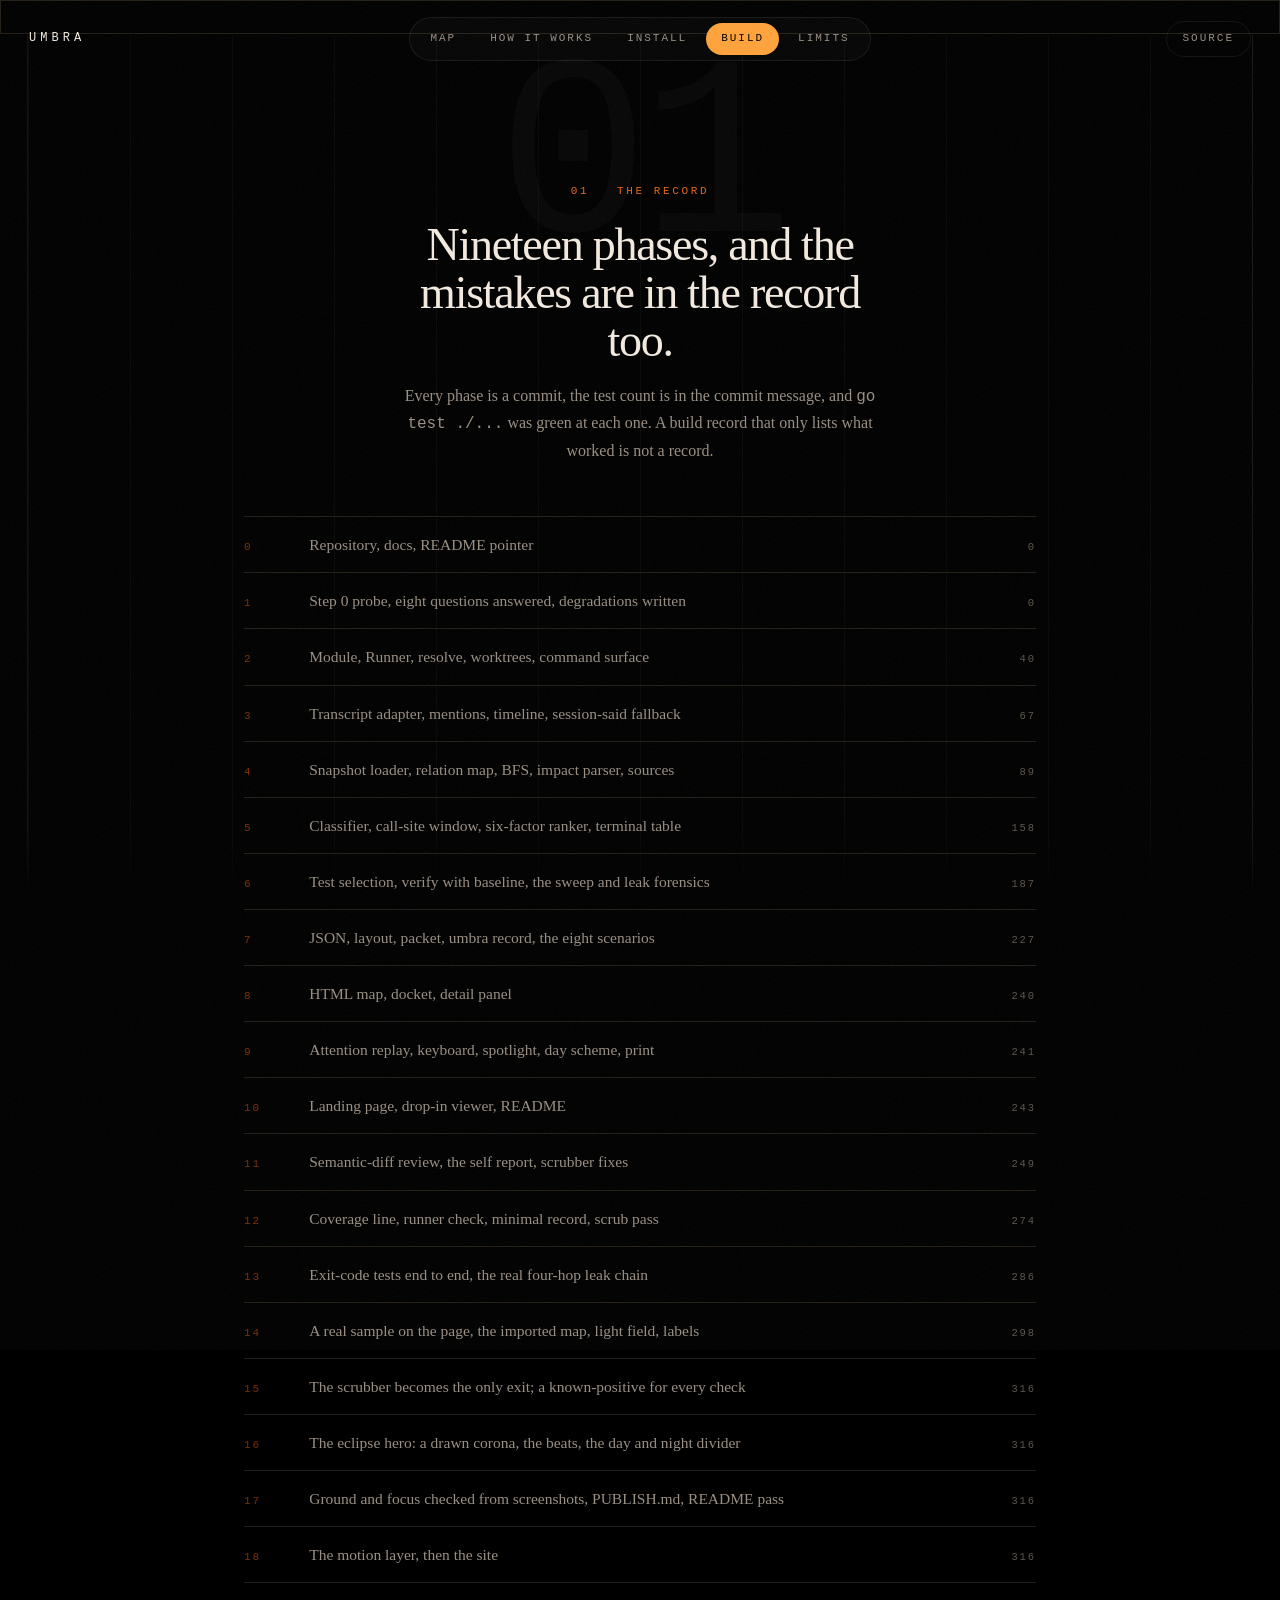
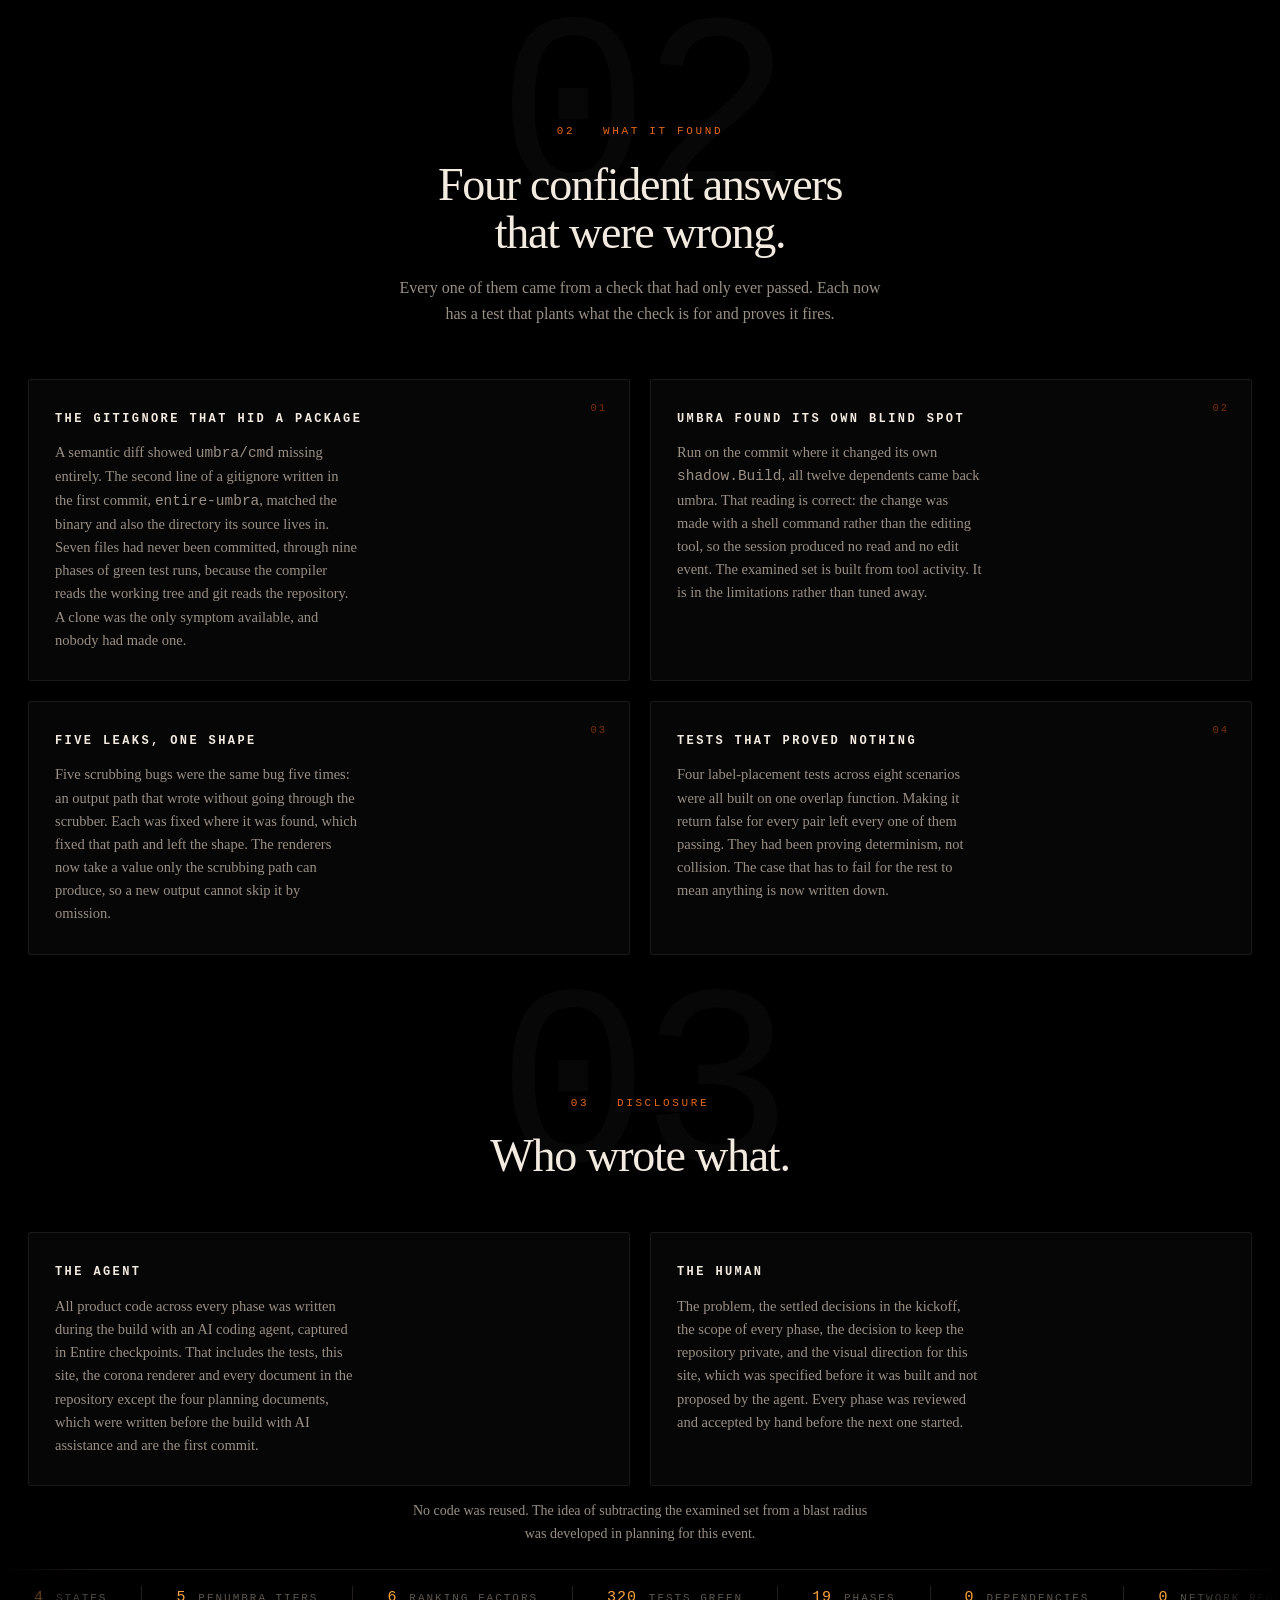
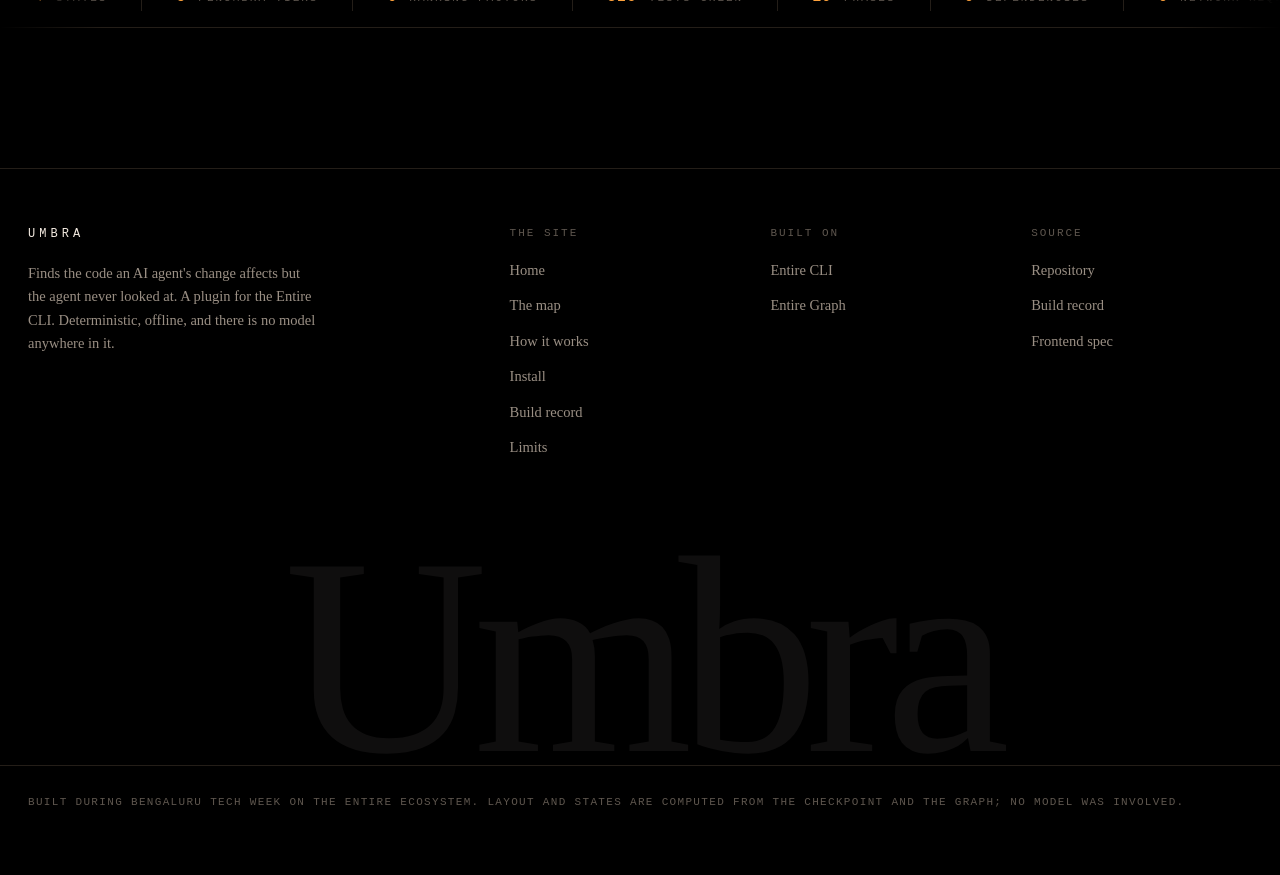
==== commit 898e1701: "umbra: phase 19 depth pass on the site (tests: 320) Grain, an edge light on every card, ghost sectio" ====
--- a/umbra/site/build.html
+++ b/umbra/site/build.html
@@ -14,6 +14,7 @@
 <a class="skip mono" href="#main">Skip to the content</a>
 
 <div class="grid-overlay" aria-hidden="true"></div>
+<div class="grain" aria-hidden="true"></div>
 <div class="progress" aria-hidden="true"><span></span></div>
 
 <header class="topbar" id="topbar">
@@ -32,7 +33,7 @@
 
 <main id="main">
 
-<section class="band top" data-reveal>
+<section data-ghost="01" class="band top" data-reveal>
   <div class="head">
     <span class="marker mono">01 &nbsp; The record</span>
     <h2 class="big">Nineteen phases, and the mistakes are in the record too.</h2>
@@ -61,7 +62,7 @@
   </div>
 </section>
 
-<section class="band" data-reveal>
+<section data-ghost="02" class="band" data-reveal>
   <div class="head">
     <span class="marker mono">02 &nbsp; What it found</span>
     <h2 class="big">Four confident answers that were wrong.</h2>
@@ -87,7 +88,7 @@
   </div>
 </section>
 
-<section class="band" data-reveal>
+<section data-ghost="03" class="band" data-reveal>
   <div class="head">
     <span class="marker mono">03 &nbsp; Disclosure</span>
     <h2 class="big">Who wrote what.</h2>
@@ -105,6 +106,10 @@
   <p class="caption center">No code was reused. The idea of subtracting the examined set from a blast radius was developed in planning for this event.</p>
 </section>
 </main>
+
+<div class="ticker" aria-hidden="true">
+  <div class="ticker-run"><span><b>4</b>states</span><span><b>5</b>penumbra tiers</span><span><b>6</b>ranking factors</span><span><b>320</b>tests green</span><span><b>19</b>phases</span><span><b>0</b>dependencies</span><span><b>0</b>network requests</span><span><b>0</b>models involved</span><span><b>1</b>binary</span><span><b>4</b>states</span><span><b>5</b>penumbra tiers</span><span><b>6</b>ranking factors</span><span><b>320</b>tests green</span><span><b>19</b>phases</span><span><b>0</b>dependencies</span><span><b>0</b>network requests</span><span><b>0</b>models involved</span><span><b>1</b>binary</span></div>
+</div>
 
 <footer class="site-foot">
   <div class="foot-grid">
@@ -133,6 +138,7 @@
       <a href="https://github.com/u7k4rs6/Umbra/blob/main/umbra/docs/FRONTEND_SPEC.md">Frontend spec</a>
     </div>
   </div>
+  <div class="foot-mark" aria-hidden="true">Umbra</div>
   <p class="foot-note mono">Built during Bengaluru Tech Week on the Entire ecosystem. Layout and states are computed from the checkpoint and the graph; no model was involved.</p>
 </footer>
 
--- a/umbra/site/landing.css
+++ b/umbra/site/landing.css
@@ -1024,3 +1024,205 @@
   .prow { grid-template-columns: 4ch minmax(0, 1fr); }
   .pt { display: none; }
 }
+
+/* ====================================================================
+   Depth pass.
+   Everything below adds texture and light. It changes no content, it
+   animates only opacity, transform and filter, and every piece of it is
+   off under prefers-reduced-motion.
+   ==================================================================== */
+
+/* ------------------------------------------------------------------ grain */
+
+/* Flat black on a good screen looks like a hole. A little film grain gives it
+ * a surface to be. The noise is one inline SVG turbulence, rendered once by
+ * the browser and tiled, so it costs nothing to scroll. */
+.grain {
+  position: fixed;
+  inset: -50%;
+  z-index: 50;
+  pointer-events: none;
+  opacity: 0.045;
+  background-image: url("data:image/svg+xml,%3Csvg xmlns='http://www.w3.org/2000/svg' width='220' height='220'%3E%3Cfilter id='n'%3E%3CfeTurbulence type='fractalNoise' baseFrequency='0.82' numOctaves='3' stitchTiles='stitch'/%3E%3C/filter%3E%3Crect width='220' height='220' filter='url(%23n)'/%3E%3C/svg%3E");
+  will-change: transform;
+  animation: grain 7s steps(6) infinite;
+}
+@keyframes grain {
+  0%   { transform: translate(0, 0); }
+  20%  { transform: translate(-3%, 2%); }
+  40%  { transform: translate(2%, -3%); }
+  60%  { transform: translate(-2%, -2%); }
+  80%  { transform: translate(3%, 1%); }
+  100% { transform: translate(0, 0); }
+}
+
+/* --------------------------------------------------------- card highlight */
+
+/* A hairline that catches light along the top edge, brightest where the
+ * pointer is. It is the single detail that makes a flat rectangle read as a
+ * surface with an edge. */
+.card, .panel, .install, .stats, .replay {
+  position: relative;
+}
+.card::after, .panel::after {
+  content: "";
+  position: absolute;
+  inset: 0;
+  border-radius: inherit;
+  padding: 1px;
+  pointer-events: none;
+  opacity: 0;
+  transition: opacity 0.5s var(--ease);
+  background: linear-gradient(
+    100deg,
+    transparent,
+    color-mix(in srgb, var(--amber-2) 55%, transparent) 40%,
+    color-mix(in srgb, var(--amber-1) 75%, transparent) 50%,
+    color-mix(in srgb, var(--amber-2) 55%, transparent) 60%,
+    transparent);
+  -webkit-mask: linear-gradient(#000 0 0) content-box, linear-gradient(#000 0 0);
+  -webkit-mask-composite: xor;
+  mask: linear-gradient(#000 0 0) content-box, linear-gradient(#000 0 0);
+  mask-composite: exclude;
+}
+.card:hover::after, .panel:hover::after { opacity: 0.7; }
+
+/* ------------------------------------------------------- the ghost number */
+
+/* The section index, set enormous and almost invisible behind the heading.
+ * It is the same number the marker prints, at the size the section deserves. */
+.band { position: relative; }
+.band .head { position: relative; z-index: 1; }
+.band[data-ghost]::before {
+  content: attr(data-ghost);
+  position: absolute;
+  top: 26px;
+  left: 50%;
+  transform: translateX(-50%);
+  font-family: var(--mono);
+  font-size: clamp(140px, 20vw, 300px);
+  line-height: 0.8;
+  letter-spacing: -0.04em;
+  color: color-mix(in srgb, var(--ink) 3.2%, transparent);
+  pointer-events: none;
+  z-index: 0;
+  user-select: none;
+}
+
+/* ----------------------------------------------------------- the ticker */
+
+/* A strip of the report's own numbers, moving. Nothing on it is a figure
+ * somebody chose: every value is read out of umbra.json by site.js. */
+.ticker {
+  position: relative;
+  overflow: hidden;
+  border-top: 1px solid var(--rule);
+  border-bottom: 1px solid var(--rule);
+  padding: 16px 0;
+  margin: 0;
+  mask-image: linear-gradient(90deg, transparent, #000 8%, #000 92%, transparent);
+  -webkit-mask-image: linear-gradient(90deg, transparent, #000 8%, #000 92%, transparent);
+}
+.ticker-run {
+  display: flex;
+  gap: 0;
+  width: max-content;
+  animation: ticker 48s linear infinite;
+}
+.ticker:hover .ticker-run { animation-play-state: paused; }
+.ticker-run > span {
+  display: inline-flex;
+  align-items: baseline;
+  gap: 12px;
+  padding: 0 34px;
+  border-right: 1px solid var(--rule);
+  white-space: nowrap;
+  font-family: var(--mono);
+  text-transform: uppercase;
+  letter-spacing: 0.18em;
+  font-size: 11px;
+  color: var(--ink-3);
+}
+.ticker-run b {
+  font-weight: 400;
+  font-size: 15px;
+  color: var(--amber-2);
+  letter-spacing: 0.06em;
+}
+@keyframes ticker {
+  from { transform: translateX(0); }
+  to   { transform: translateX(-50%); }
+}
+
+/* ------------------------------------------------------- the hero's light */
+
+/* The pointer carries a torch over the hero too, not only over the panels. */
+.hero::before {
+  content: "";
+  position: absolute;
+  inset: 0;
+  z-index: 1;
+  pointer-events: none;
+  opacity: 0;
+  transition: opacity 0.6s var(--ease);
+  background: radial-gradient(
+    460px circle at var(--hx, 50%) var(--hy, 40%),
+    color-mix(in srgb, var(--amber-2) 7%, transparent),
+    transparent 70%);
+}
+.hero:hover::before { opacity: 1; }
+
+/* A very slow drift, so the hero is never quite still.
+ *
+ * It moves the streamers only, not the whole corona. Scaling the corona SVG
+ * scales the occluding disc with it, while the map drawn on top does not move,
+ * and the two come apart: the moon grows over the source nodes that are meant
+ * to sit on it. The field is the only part that may breathe. */
+.corona .corona-field {
+  animation: drift 72s ease-in-out infinite;
+  transform-origin: 600px 400px;
+}
+@keyframes drift {
+  0%   { transform: scale(1) rotate(0deg); }
+  50%  { transform: scale(1.035) rotate(1.2deg); }
+  100% { transform: scale(1) rotate(0deg); }
+}
+
+/* --------------------------------------------------------- the big foot */
+
+/* The wordmark, once, at the size of the page. It is the last thing on every
+ * page and the only place the name is allowed to be loud. */
+.foot-mark {
+  font-family: var(--serif);
+  font-size: clamp(84px, 22vw, 340px);
+  line-height: 0.78;
+  letter-spacing: -0.05em;
+  color: color-mix(in srgb, var(--ink) 6%, transparent);
+  text-align: center;
+  margin: 40px 0 -10px;
+  user-select: none;
+  overflow: hidden;
+}
+
+/* ---------------------------------------------------------------- polish */
+
+.head .marker { letter-spacing: 0.24em; }
+h2.big em { font-style: italic; color: var(--amber-2); }
+.stat dd { text-shadow: 0 0 32px color-mix(in srgb, var(--amber-2) 30%, transparent); }
+.card .count { text-shadow: 0 0 28px color-mix(in srgb, var(--amber-2) 26%, transparent); }
+h1 { text-shadow: 0 0 60px rgba(0, 0, 0, 0.9); }
+
+@media (prefers-reduced-motion: reduce) {
+  .grain { animation: none; }
+  .corona .corona-field { animation: none; }
+  .ticker-run { animation: none; }
+  .hero::before { display: none; }
+  .card::after, .panel::after { transition: none; }
+}
+
+@media print {
+  .grain, .ticker, .foot-mark { display: none; }
+  .band[data-ghost]::before { display: none; }
+  .card::after, .panel::after { display: none; }
+  .corona .corona-field { animation: none; }
+}
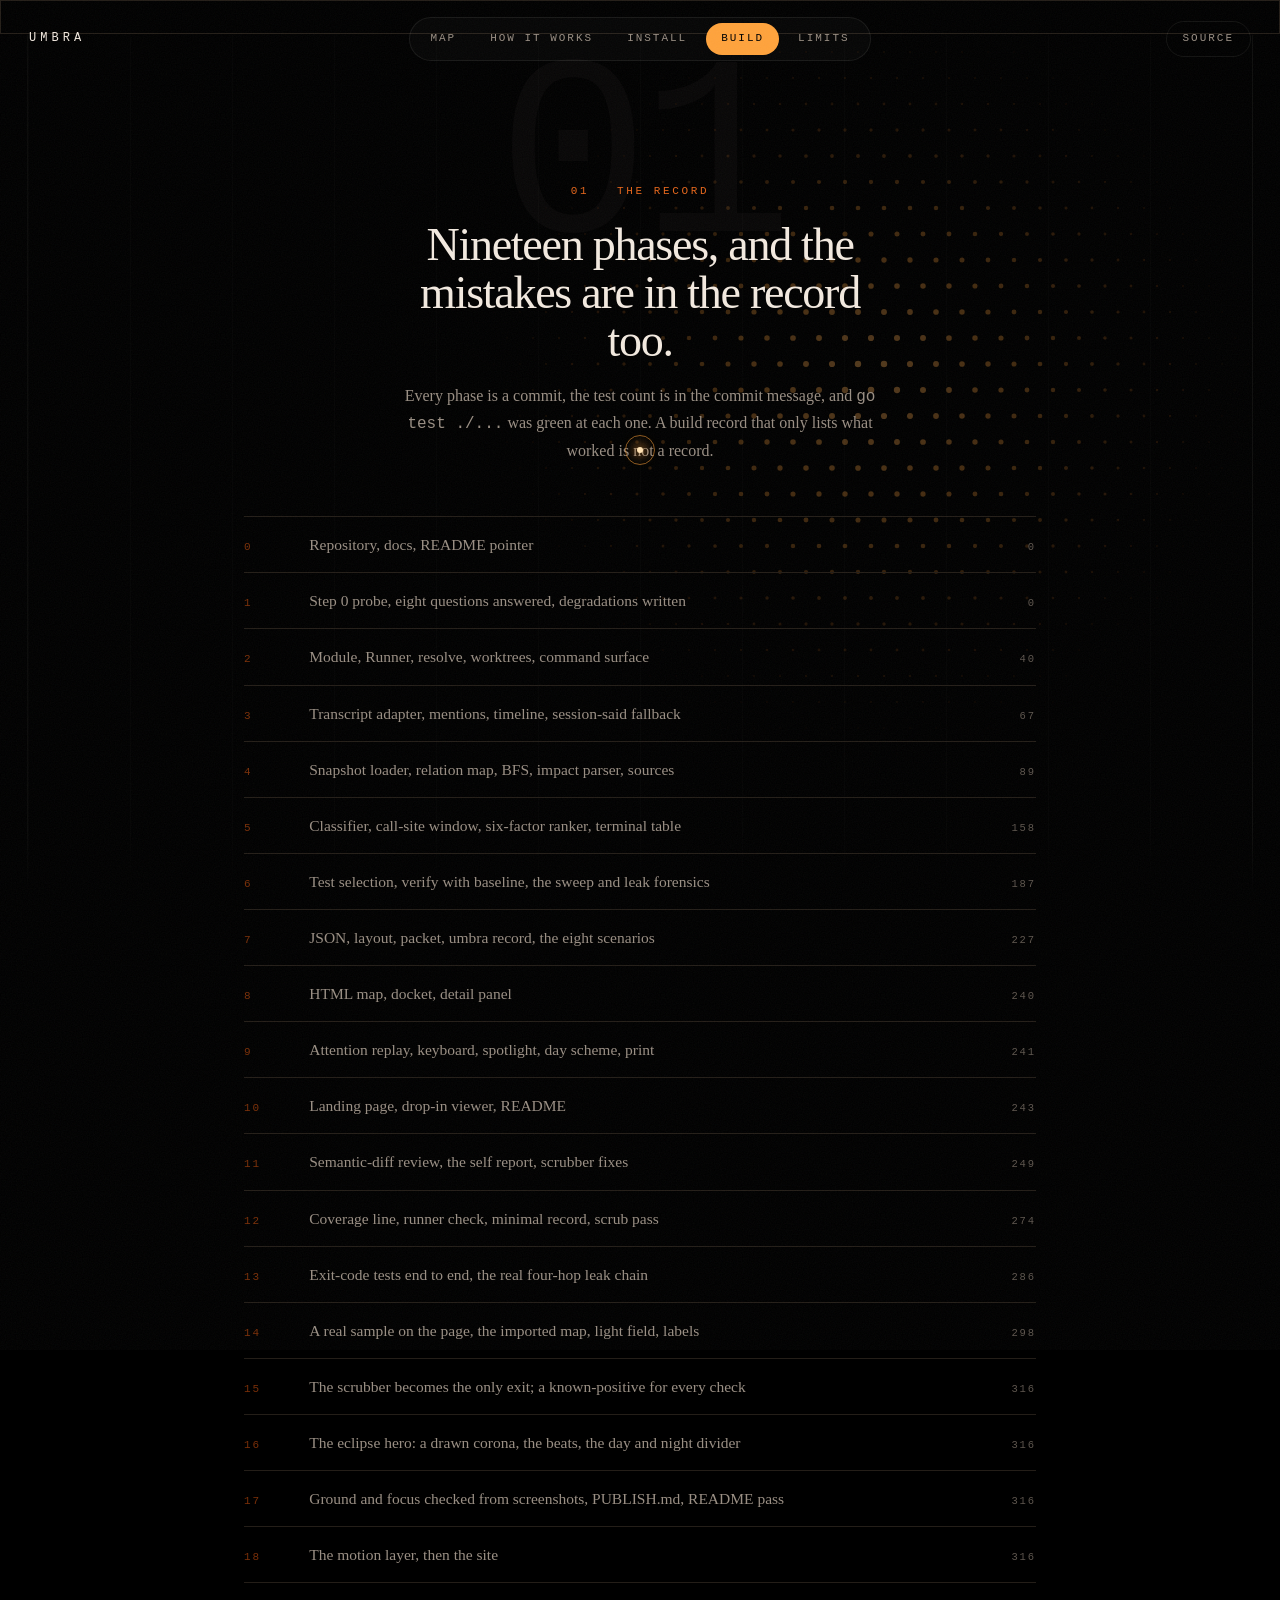
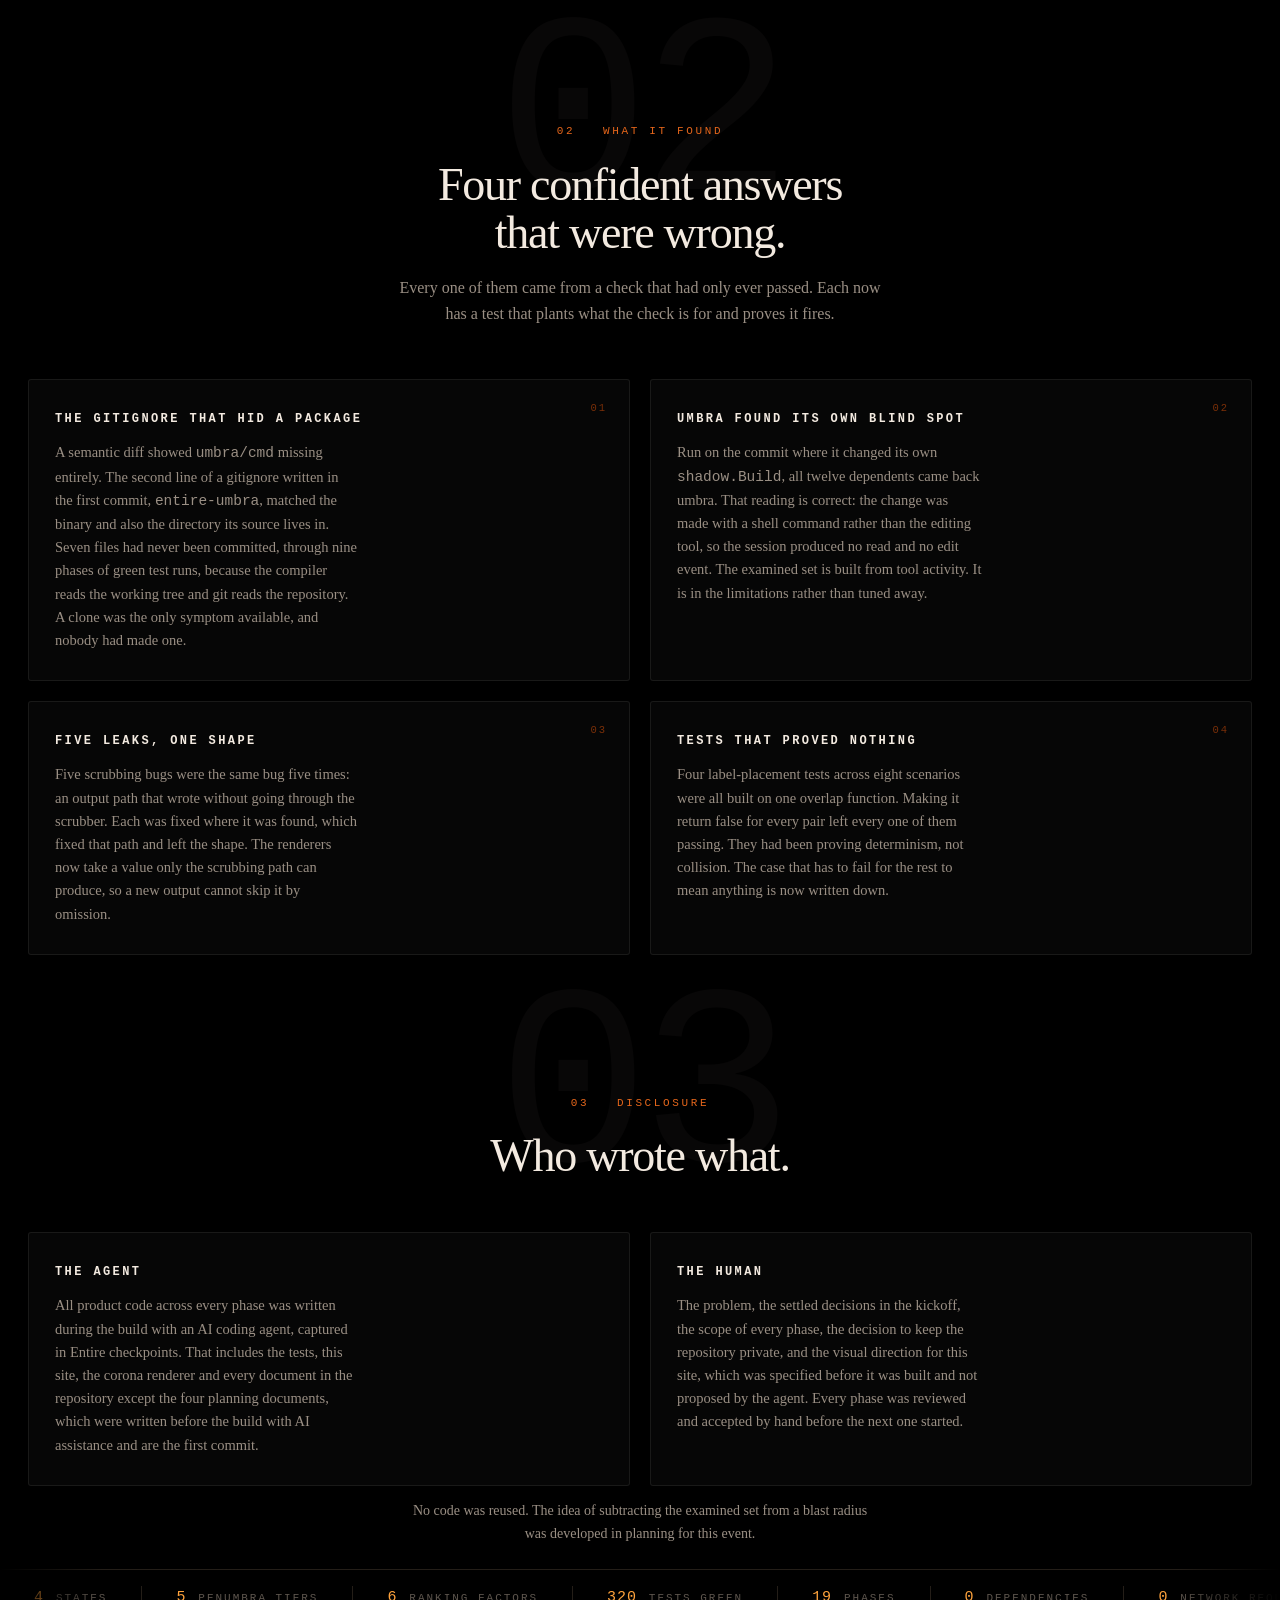
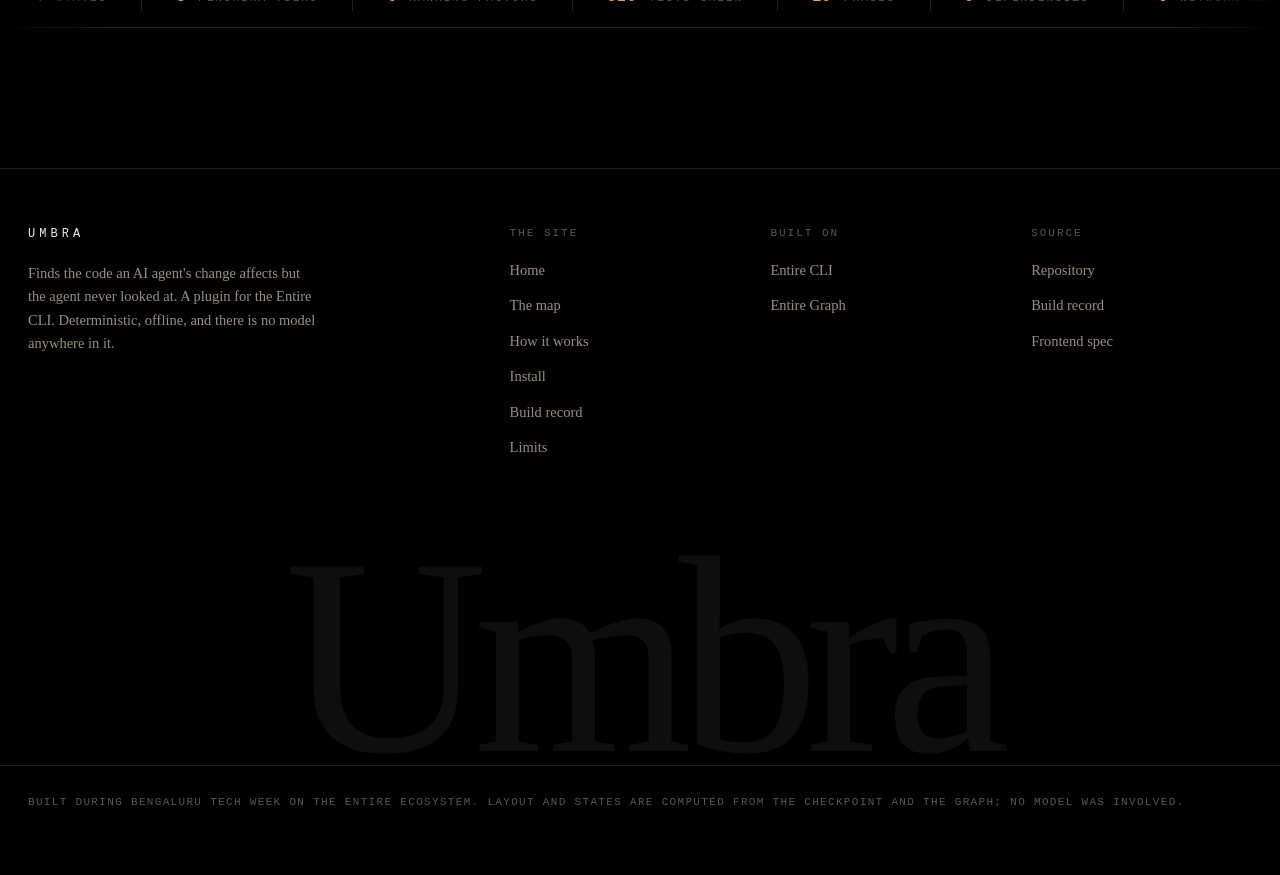
==== commit a071bd27: "umbra: phase 20 the halftone field and the torch (tests: 320) Two things taken from a component libr" ====
--- a/umbra/site/build.html
+++ b/umbra/site/build.html
@@ -142,7 +142,9 @@
   <p class="foot-note mono">Built during Bengaluru Tech Week on the Entire ecosystem. Layout and states are computed from the checkpoint and the graph; no model was involved.</p>
 </footer>
 
+<script src="halftone.js"></script>
 <script src="site.js"></script>
 <script src="motion.js"></script>
+<script src="interact.js"></script>
 </body>
 </html>
--- a/umbra/site/landing.css
+++ b/umbra/site/landing.css
@@ -1226,3 +1226,103 @@
   .card::after, .panel::after { display: none; }
   .corona .corona-field { animation: none; }
 }
+
+/* ------------------------------------------------------------- halftone */
+
+/* The field of dots behind everything. It is drawn by halftone.js into a
+ * canvas, sits under the content and takes no pointer events. The grid is
+ * turned down to a whisper now that the field carries the surface. */
+.halftone {
+  position: fixed;
+  inset: 0;
+  z-index: 0;
+  pointer-events: none;
+  opacity: 0.5;
+  mask-image: radial-gradient(120% 100% at 68% 42%, #000 20%, rgba(0,0,0,0.5) 55%, transparent 85%);
+  -webkit-mask-image: radial-gradient(120% 100% at 68% 42%, #000 20%, rgba(0,0,0,0.5) 55%, transparent 85%);
+}
+:root { --grid-line: rgba(243, 234, 224, 0.018); }
+.grid-overlay::before { border-color: color-mix(in srgb, var(--ink) 4%, transparent); }
+
+/* The hero sits above the field, and its own corona is the brightest thing. */
+.hero, section.band, .topbar, .ticker, .site-foot { position: relative; z-index: 1; }
+
+@media (prefers-reduced-motion: reduce) { .halftone { opacity: 0.42; } }
+@media print { .halftone { display: none; } }
+
+/* ---------------------------------------------------------- the torch */
+
+/* A dot at the pointer and a ring that trails it, plus a canvas of embers
+ * behind them. All three are decoration: pointer-events none, aria-hidden,
+ * and interact.js does not even create them under reduced motion or on a
+ * device with no fine pointer. The system cursor stays exactly where it is,
+ * because taking somebody's cursor away is a good way to lose them. */
+.torch-dot, .torch-ring {
+  position: fixed;
+  top: 0;
+  left: 0;
+  z-index: 95;
+  pointer-events: none;
+  border-radius: 50%;
+  transition: opacity 0.3s var(--ease);
+}
+.torch-dot {
+  width: 6px;
+  height: 6px;
+  background: var(--amber-1);
+  box-shadow: 0 0 12px 2px color-mix(in srgb, var(--amber-2) 80%, transparent);
+}
+.torch-ring {
+  width: 30px;
+  height: 30px;
+  border: 1px solid color-mix(in srgb, var(--amber-2) 55%, transparent);
+  transition: opacity 0.3s var(--ease), border-color 0.35s var(--ease),
+              background-color 0.35s var(--ease);
+}
+.torch-ring.hot {
+  border-color: var(--amber-2);
+  background: color-mix(in srgb, var(--amber-2) 9%, transparent);
+}
+.torch-trail {
+  position: fixed;
+  inset: 0;
+  z-index: 94;
+  pointer-events: none;
+  mix-blend-mode: screen;
+}
+
+/* ------------------------------------------------------------- the tilt */
+
+/* Cards lean toward the pointer. The lift and the lean are separate variables
+ * so hover and tilt can both be true at once without one overwriting the
+ * other's transform. */
+.card, .tile, .panel {
+  transform:
+    translateY(var(--lift, 0px))
+    perspective(900px)
+    rotateX(var(--rx, 0deg))
+    rotateY(var(--ry, 0deg));
+  transform-style: preserve-3d;
+  transition: border-color 0.45s var(--ease), background-color 0.45s var(--ease),
+              transform 0.35s var(--ease);
+}
+.card:hover, .tile:hover, .panel:hover { --lift: -3px; }
+.has-torch .card:hover, .has-torch .tile:hover, .has-torch .panel:hover {
+  transition: border-color 0.45s var(--ease), background-color 0.45s var(--ease),
+              transform 0.12s linear;
+}
+
+/* Magnets: the transform is set inline by interact.js, so all this does is
+ * make the return smooth. */
+.install button, .ghost, .pill a, .replay .replay-controls button, .filters button {
+  transition: color 0.3s var(--ease), border-color 0.3s var(--ease),
+              background-color 0.3s var(--ease), transform 0.35s var(--ease);
+}
+
+@media (prefers-reduced-motion: reduce) {
+  .card, .tile, .panel { transform: none !important; }
+}
+@media print {
+  .torch-dot, .torch-ring, .torch-trail { display: none; }
+  .card, .tile, .panel { transform: none !important; }
+}
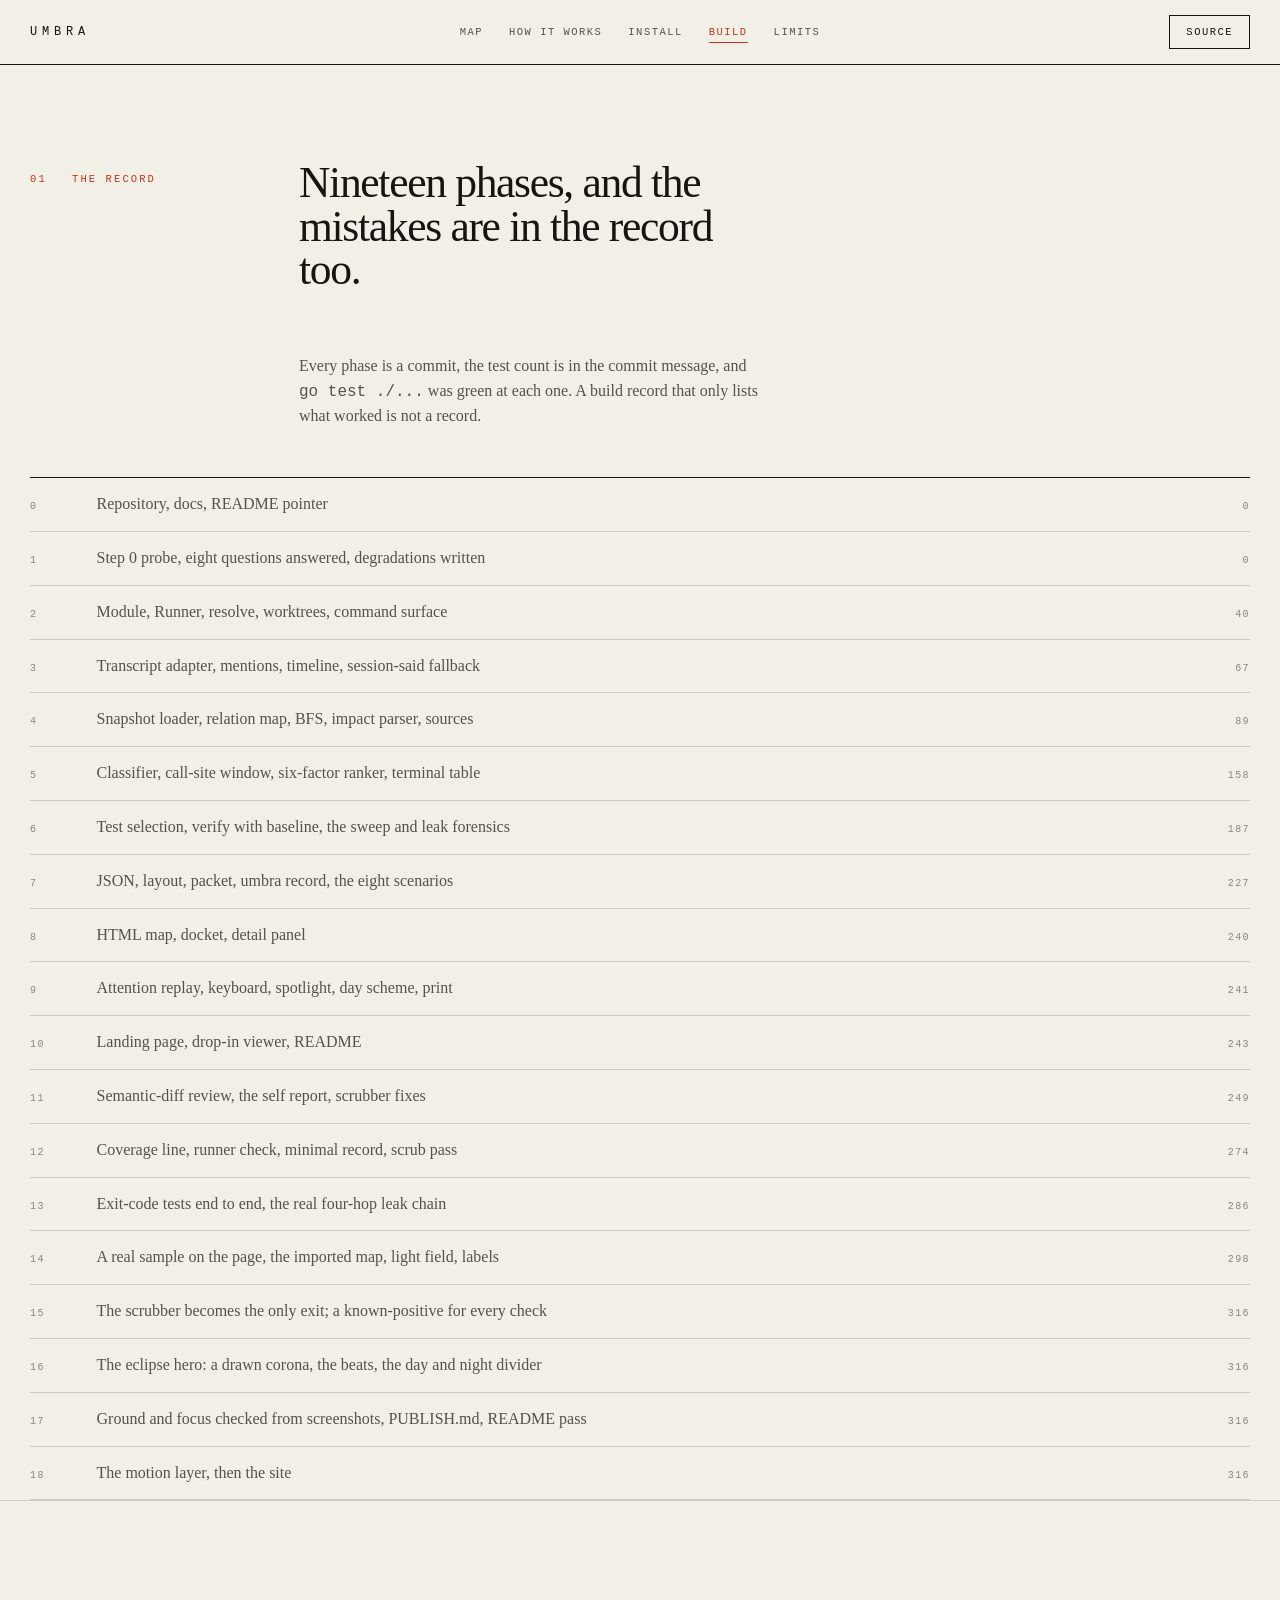
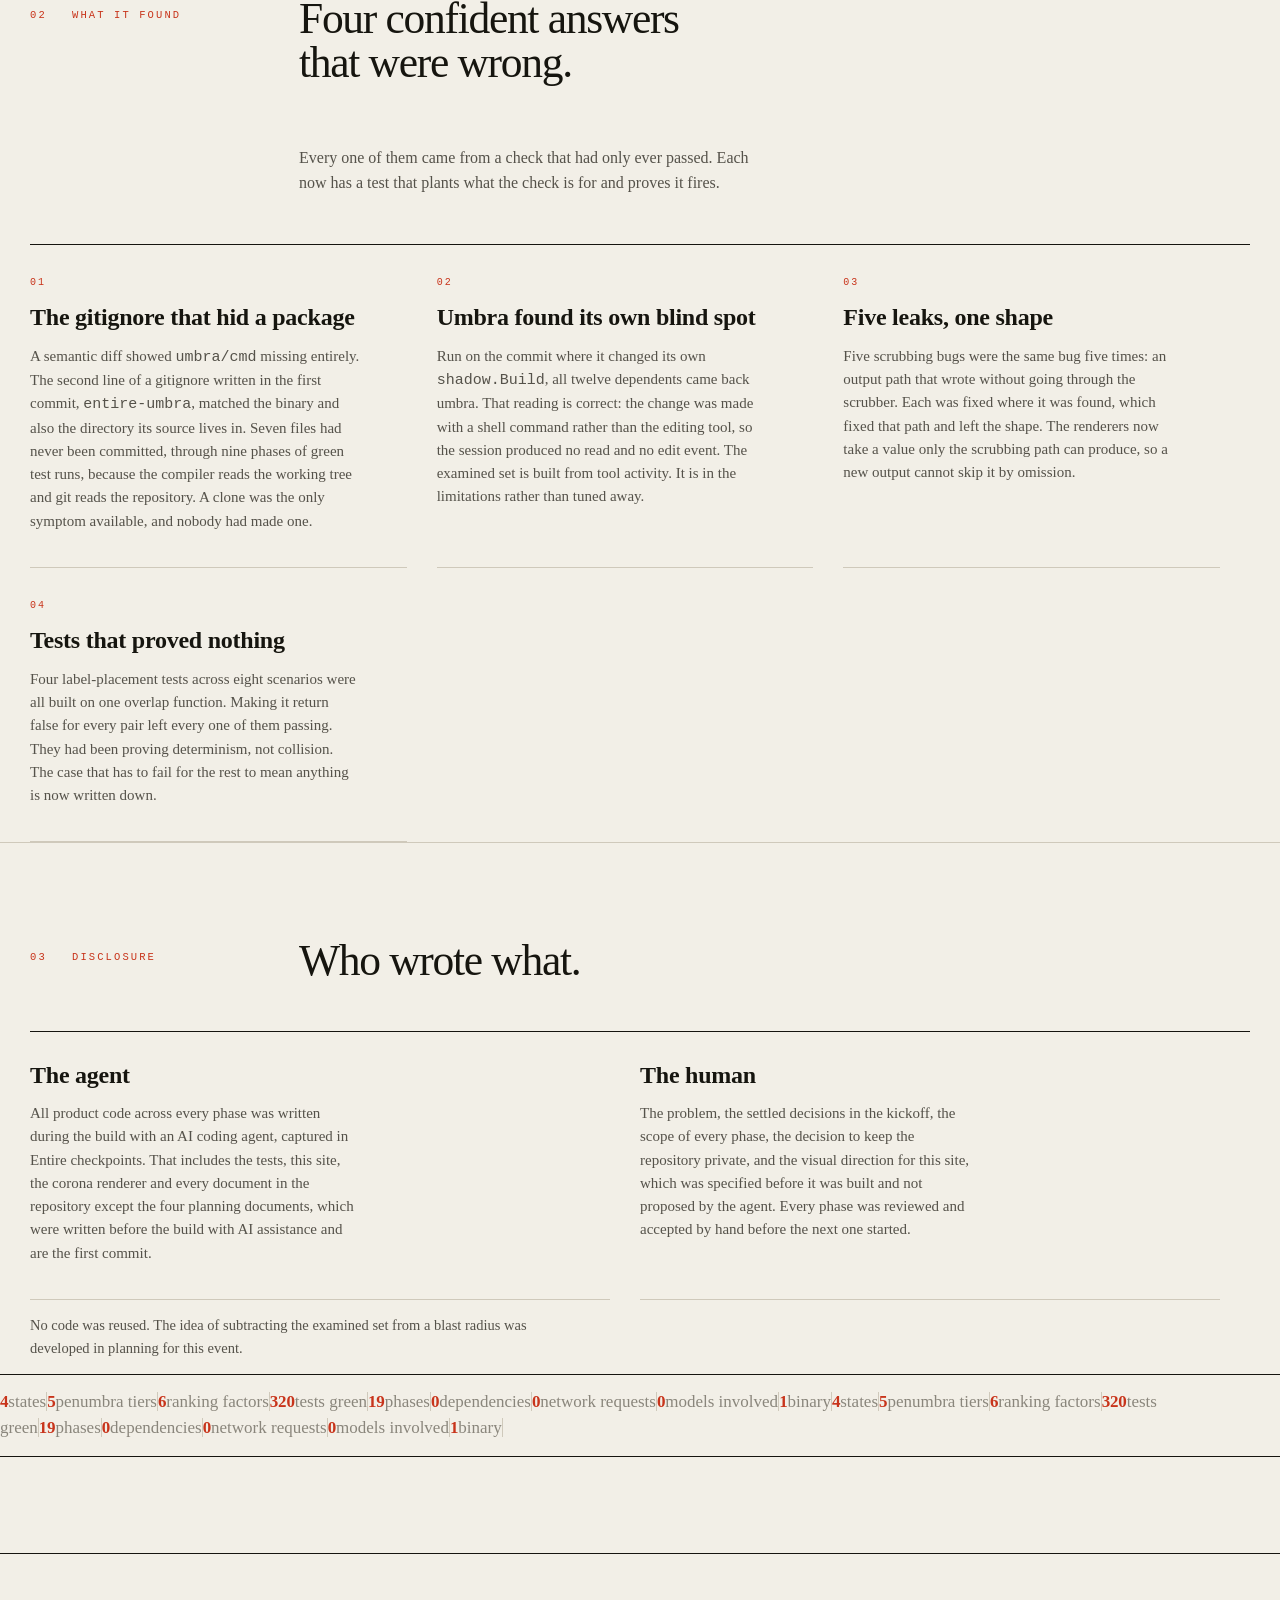
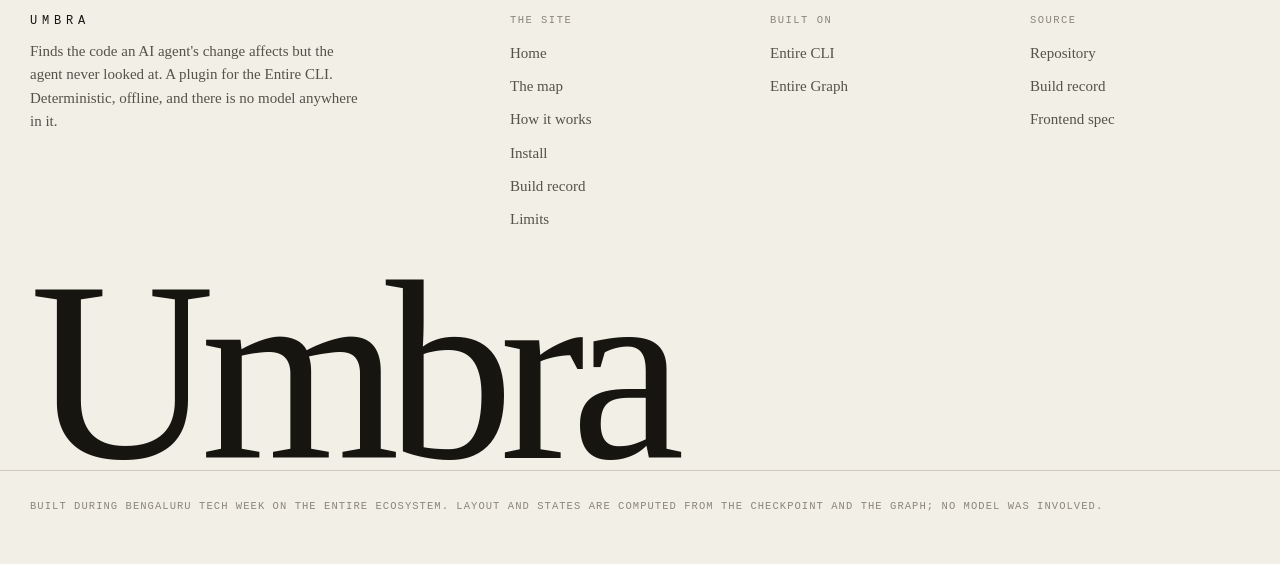
==== commit a2b2704e: "umbra: phase 21 ink on paper (tests: 320) A complete inversion, not another pass over the same desig" ====
--- a/umbra/site/build.html
+++ b/umbra/site/build.html
@@ -18,7 +18,7 @@
 <div class="progress" aria-hidden="true"><span></span></div>
 
 <header class="topbar" id="topbar">
-  <div class="bar">
+  <div class="topbar-inner">
     <a class="wordmark mono" href="index.html">Umbra</a>
     <nav class="pill mono" aria-label="Pages">
       <a href="map.html">Map</a>
--- a/umbra/site/landing.css
+++ b/umbra/site/landing.css
@@ -1,200 +1,112 @@
-/* Landing page only.
+/* Umbra, on paper.
  *
- * The report's own stylesheet is umbra.css, copied here by gen-site so the two
- * surfaces cannot drift. This file sits on top of it and restyles the landing
- * page alone. It never changes the report, the report template or the drop-in
- * viewer's behaviour.
+ * The report's own stylesheet is umbra.css, copied here by gen-site. This file
+ * sits on top of it and restyles the site alone. It never changes the report,
+ * the report template or the drop-in viewer's behaviour.
  *
- * Where this file departs from docs/FRONTEND_SPEC.md, the departure is listed
- * in NOTES.md with the reason.
+ * The subject is light and shadow, so the site is ink on paper: shadow is the
+ * ink, the page is the light, and there is no glow anywhere. FRONTEND_SPEC.md
+ * calls the light scheme a first-class rendering, "paper with ink shadows",
+ * and this is the site taking it at its word.
  */
 
 /* ------------------------------------------------------------------ tokens */
 
 :root {
-  /* One hue. Everything warm on this page is 28 degrees, and nothing else has
-   * a hue at all. The ramp runs from the corona's hottest inner light to the
-   * cold ash at its edge. */
-  --amber-1: #FFE2B4;
-  --amber-2: #FFA33C;
-  --amber-3: #E5661B;
-  --amber-4: #7A2F08;
-  --amber-5: #3A1604;
-
-  /* The focus ring is the one thing on this page that is not in the warm ramp.
-   * A ring the same colour as the control it marks is not a ring. This is
-   * FRONTEND_SPEC.md's own focus colour. */
-  --focus-ring: #9CC4FF;
-
-  --ground: #000000;
-  --ink: #F3EAE0;
-  --ink-2: #9A8F84;
-  --ink-3: #5E564E;
-  --rule: #241E18;
-
-  /* Two families carry the page: the serif for anything a person reads in
-   * sentences, the monospace for anything the machine named. There is no
-   * third, and no font file is fetched. */
-  --serif: ui-serif, Georgia, "Iowan Old Style", "Palatino Linotype", "Times New Roman", serif;
-
-  --measure: 68ch;
+  /* Paper, ink, and one red. Nothing else has a hue. */
+  --paper: #F2EFE7;
+  --paper-2: #EAE6DC;
+  --paper-3: #E1DCD0;
+  --ink: #16150F;
+  --ink-2: #55524A;
+  --ink-3: #8A867C;
+  --rule: #CFC9BB;
+  --rule-2: #16150F;
+  --red: #C8341B;
+  --red-deep: #8E2312;
+
+  --serif: ui-serif, "Iowan Old Style", Georgia, "Palatino Linotype", "Times New Roman", serif;
+  --ease: cubic-bezier(0.16, 1, 0.3, 1);
+  --pad: 30px;
+  --maxw: 1440px;
+  --measure: 66ch;
   --wipe: 100%;
-  --pad: 28px;
-  --maxw: 1360px;
-
-  /* Surfaces. Nothing here is a filled card. These are the smallest amount of
-   * light that still separates a panel from the ground, built from the page
-   * ink rather than from grey, so the single hue rule holds all the way down. */
-  --surface: rgba(243, 234, 224, 0.022);
-  --surface-2: rgba(243, 234, 224, 0.05);
-  --hairline: rgba(243, 234, 224, 0.08);
-  --grid-line: rgba(243, 234, 224, 0.04);
-
-  --ease: cubic-bezier(0.16, 1, 0.3, 1);
-  --reveal-y: 22px;
-  --reveal-blur: 12px;
-  --hero-p: 0;
-}
-
-/* The map tokens, so the eclipse wears this page's palette rather than the
- * report's. umbra.css keeps its own values. */
-.scheme-night {
-  --night: #000000;
-  --ink: #F3EAE0;
-  --ink-2: #9A8F84;
-  --rule: #241E18;
-  --lit: #FFF3DC;
-  --lit-glow: var(--amber-2);
-  --penumbra: #7A5B33;
-  --umbra: #14110D;
-  --umbra-edge: #5C5044;
-  --unknown: #5E564E;
-  --fail: var(--amber-3);
-  --pass: var(--ink);
-  --focus: var(--focus-ring);
-  /* The corona is the light on this page, so the map's own field is turned
-   * down to keep the two from adding into a haze. */
-  --glow-peak: 0.16;
-  --pool-ink: transparent;
-}
-
-/* The day scheme is a real inversion: paper ground, ink text, and pools that
- * are darker than the paper rather than a lightened negative. */
-.scheme-day {
-  --night: #F7F3ED;
-  --ink: #14100C;
-  --ink-2: #5B5148;
-  --rule: #E0D8CC;
+}
+
+/* The map wears the paper palette. These are FRONTEND_SPEC.md's day values,
+ * with the accent pulled to the red so the whole page holds one hue. */
+.scheme-day, body {
+  --night: #F2EFE7;
   --lit: #FFFFFF;
-  --lit-glow: #B85C00;
-  --penumbra: #B39A73;
-  --umbra: #14100C;
-  --umbra-edge: #6B6055;
-  --unknown: #9A9088;
-  --fail: #8A3D06;
-  --pass: #14100C;
+  --lit-glow: #B08347;
+  --penumbra: #B0A38A;
+  --umbra: #16150F;
+  --umbra-edge: #55524A;
+  --unknown: #8A867C;
+  --fail: var(--red);
+  --pass: #16150F;
   --focus: #1A4F9C;
-  --glow-peak: 0.14;
-  --pool-ink: color-mix(in srgb, var(--ink) 18%, transparent);
-  --ground: #F7F3ED;
-  --amber-2: #B85C00;
-  --amber-3: #8A3D06;
-}
-
-/* ------------------------------------------------------------------- page */
-
-/* umbra.css sets overflow-x: hidden on html and body, which is right for the
- * report and fatal here: an overflow on either makes it a scrolling box, and
- * position: sticky then sticks to that box rather than to the viewport. This
- * page is checked for horizontal overflow at six widths instead. */
+  --glow-peak: 0.13;
+  --pool-ink: color-mix(in srgb, var(--ink) 20%, transparent);
+}
+
+/* ------------------------------------------------------------------- base */
+
 html, body { overflow-x: visible; }
 
 body {
-  background: var(--ground);
+  background: var(--paper);
   color: var(--ink);
   padding: 0;
   font-family: var(--serif);
-  font-size: 16.5px;
-  line-height: 1.62;
-  font-synthesis: none;
+  font-size: 17px;
+  line-height: 1.55;
   -webkit-font-smoothing: antialiased;
 }
 
-code, pre, kbd, samp, input, button, .mono, .marker { font-variant-numeric: tabular-nums; }
+::selection { background: var(--ink); color: var(--paper); }
 
 .mono {
   font-family: var(--mono);
   text-transform: uppercase;
-  letter-spacing: 0.18em;
-  font-size: 11px;
-  color: var(--ink-2);
-}
-
-.wrap, section.band, .foot-grid, .foot-note {
+  letter-spacing: 0.14em;
+  font-size: 10.5px;
+  color: var(--ink-2);
+}
+
+code, pre, kbd, input, button, .mono { font-variant-numeric: tabular-nums; }
+
+.wrap, section.band, .topbar-inner, .hero-grid, .stats, .hero-foot, .foot-grid, .foot-note, .ticker-inner {
   max-width: var(--maxw);
   margin-left: auto;
   margin-right: auto;
   padding-left: var(--pad);
   padding-right: var(--pad);
-  position: relative;
-  z-index: 1;
+  box-sizing: border-box;
 }
 
 p { max-width: var(--measure); }
-a { color: var(--amber-2); }
-.caption { color: var(--ink-2); font-size: 14px; line-height: 1.62; max-width: var(--measure); }
-.caption.wide { max-width: 82ch; }
-.plain { color: var(--ink-2); font-size: 14.5px; line-height: 1.6; }
-
-/* ------------------------------------------------------------- the sheet */
-
-/* A drafting grid, fixed behind everything, faded top and bottom so it never
- * terminates in a line. It gives the columns a rhythm and makes the black read
- * as a surface rather than as nothing. */
-.grid-overlay {
-  position: fixed;
-  inset: 0;
-  pointer-events: none;
-  z-index: 0;
-  mask-image: linear-gradient(to bottom, transparent, #000 5%, #000 92%, transparent);
-  -webkit-mask-image: linear-gradient(to bottom, transparent, #000 5%, #000 92%, transparent);
-}
-.grid-overlay::before {
-  content: "";
-  position: absolute;
-  top: 0;
-  bottom: 0;
-  left: 50%;
-  transform: translateX(-50%);
-  width: min(var(--maxw), 100% - 2 * var(--pad));
-  border-left: 1px solid color-mix(in srgb, var(--ink) 7%, transparent);
-  border-right: 1px solid color-mix(in srgb, var(--ink) 7%, transparent);
-  background-image: linear-gradient(90deg, var(--grid-line) 1px, transparent 1px);
-  background-size: calc(100% / 12) 100%;
-}
-
-.progress { position: fixed; top: 0; left: 0; right: 0; height: 1px; z-index: 40; pointer-events: none; }
-.progress span {
-  display: block;
-  height: 100%;
-  width: var(--read, 0%);
-  background: linear-gradient(90deg, var(--amber-4), var(--amber-2));
-}
+a { color: var(--ink); text-decoration-color: var(--rule); text-underline-offset: 3px; }
+a:hover { color: var(--red); text-decoration-color: var(--red); }
+
+.grain, .halftone, .torch-dot, .torch-ring, .torch-trail, .grid-overlay { display: none !important; }
 
 .skip {
   position: fixed;
-  top: 8px;
-  left: 8px;
-  z-index: 60;
+  top: 10px; left: 10px;
+  z-index: 100;
   padding: 10px 16px;
-  background: var(--ground);
-  border: 1px solid var(--amber-2);
-  color: var(--ink);
+  background: var(--ink);
+  color: var(--paper);
+  border: 0;
   text-decoration: none;
-  transform: translateY(-160%);
+  transform: translateY(-200%);
   transition: transform 0.25s var(--ease);
 }
 .skip:focus-visible { transform: none; }
+
+.progress { position: fixed; top: 0; left: 0; right: 0; height: 2px; z-index: 60; pointer-events: none; }
+.progress span { display: block; height: 100%; width: var(--read, 0%); background: var(--red); }
 
 /* ----------------------------------------------------------------- topbar */
 
@@ -202,1127 +114,507 @@
   position: sticky;
   top: 0;
   z-index: 30;
-  background: color-mix(in srgb, var(--ground) 76%, transparent);
-  backdrop-filter: blur(18px) saturate(1.2);
-  -webkit-backdrop-filter: blur(18px) saturate(1.2);
-  border-bottom: 1px solid transparent;
-  transition: border-color 0.4s var(--ease);
-}
-.topbar.stuck { border-bottom-color: var(--rule); }
-
-.bar {
-  max-width: var(--maxw);
-  margin: 0 auto;
-  padding: 16px var(--pad);
+  background: var(--paper);
+  border-bottom: 1px solid var(--rule-2);
+}
+/* Not .bar: umbra.css already owns that name for the report's score factor
+ * bar, at a fixed 22px, and the header inherited it. The header was 32px tall
+ * with its own nav overflowing out the bottom, which is what put a rule
+ * through the middle of the words. */
+.topbar-inner {
   display: grid;
   grid-template-columns: 1fr auto 1fr;
   align-items: center;
   gap: 20px;
-  transition: padding 0.4s var(--ease);
-}
-.topbar.stuck .bar { padding: 10px var(--pad); }
-
+  padding-top: 15px;
+  padding-bottom: 15px;
+}
 .wordmark {
-  color: var(--ink);
-  letter-spacing: 0.34em;
+  font-family: var(--mono);
+  text-transform: uppercase;
+  letter-spacing: 0.4em;
+  font-size: 12px;
+  color: var(--ink);
   text-decoration: none;
-  font-size: 12px;
-}
-
-/* A centred pill of section links, which is the one piece of chrome that says
- * this is a page rather than a document. */
-.pill {
-  display: flex;
-  gap: 4px;
-  justify-self: center;
-  border: 1px solid var(--hairline);
-  border-radius: 999px;
-  padding: 5px;
-  background: var(--surface);
-}
+}
+.pill { display: flex; gap: 26px; justify-self: center; }
 .pill a {
   color: var(--ink-2);
   text-decoration: none;
-  padding: 7px 15px;
-  border-radius: 999px;
-  transition: color 0.3s var(--ease), background-color 0.3s var(--ease);
-}
-.pill a:hover { color: var(--ink); }
-.pill a.on { color: var(--ground); background: var(--amber-2); }
-
+  padding: 2px 0;
+  border-bottom: 1px solid transparent;
+  transition: color 0.2s var(--ease), border-color 0.2s var(--ease);
+}
+.pill a:hover { color: var(--ink); border-bottom-color: var(--ink); }
+.pill a.on { color: var(--red); border-bottom-color: var(--red); }
 .ghost {
   justify-self: end;
-  color: var(--ink-2);
+  color: var(--ink);
   text-decoration: none;
-  border: 1px solid var(--hairline);
-  border-radius: 999px;
+  border: 1px solid var(--rule-2);
   padding: 8px 16px;
   background: none;
   cursor: pointer;
-  transition: color 0.3s var(--ease), border-color 0.3s var(--ease);
-}
-.ghost:hover { color: var(--ink); border-color: var(--amber-4); }
+  transition: background-color 0.2s var(--ease), color 0.2s var(--ease);
+}
+.ghost:hover { background: var(--ink); color: var(--paper); }
 
 /* ------------------------------------------------------------------- hero */
 
-/* Full bleed. The eclipse fills the section and the copy sits over it, which
- * is the change that matters: the map is the page rather than an illustration
- * in a column beside it. */
-.hero {
-  position: relative;
-  min-height: 88vh;
+.hero { position: relative; border-bottom: 1px solid var(--rule-2); overflow: clip; }
+.hero-grid {
+  display: grid;
+  grid-template-columns: minmax(0, 1.02fr) minmax(0, 1fr);
+  align-items: stretch;
+  gap: 0;
+}
+.hero-copy {
+  padding: 74px 56px 60px 0;
+  border-right: 1px solid var(--rule-2);
   display: flex;
   flex-direction: column;
   justify-content: center;
-  padding: 108px 0 36px;
-  overflow: hidden;
-}
-
-.hero-stage {
-  position: absolute;
-  inset: 0;
-  display: grid;
-  place-items: center;
-  z-index: 0;
-}
-
-.stage {
-  position: relative;
-  width: min(980px, 96%);
-  aspect-ratio: 3 / 2;
-  isolation: isolate;
-  /* The light recedes as the hero leaves. hero-p is set only by motion.js. */
-  transform: translateX(18%) scale(calc(1 - 0.06 * var(--hero-p)));
-  opacity: calc(1 - 0.5 * var(--hero-p));
-  transform-origin: 50% 45%;
-  will-change: transform, opacity;
-}
+}
+
+.badge {
+  display: inline-flex;
+  align-items: center;
+  gap: 10px;
+  font-family: var(--mono);
+  text-transform: uppercase;
+  letter-spacing: 0.16em;
+  font-size: 10px;
+  color: var(--ink-2);
+  margin-bottom: 30px;
+}
+.badge i { width: 7px; height: 7px; border-radius: 50%; background: var(--red); }
+
+h1 {
+  font-family: var(--serif);
+  font-weight: 400;
+  font-size: clamp(42px, 5.6vw, 88px);
+  line-height: 0.92;
+  letter-spacing: -0.038em;
+  margin: 0 0 30px;
+  color: var(--ink);
+  max-width: 13ch;
+}
+h1 em { font-style: italic; color: var(--red); }
+
+.said {
+  font-family: var(--mono);
+  font-size: 12.5px;
+  line-height: 1.7;
+  letter-spacing: 0.01em;
+  text-transform: none;
+  color: var(--ink-2);
+  border-left: 2px solid var(--red);
+  padding-left: 16px;
+  margin: 0 0 24px;
+  max-width: 44ch;
+}
+.said .mono { display: block; margin-top: 9px; color: var(--ink-3); }
+
+.contradiction { font-size: 19px; line-height: 1.45; max-width: 34ch; margin: 0 0 32px; }
+.contradiction b { font-weight: 400; color: var(--red); font-family: var(--mono); font-size: 0.86em; }
+
+.install { display: flex; border: 1px solid var(--rule-2); max-width: 46ch; }
+.install code {
+  font-family: var(--mono);
+  font-size: 12px;
+  padding: 13px 14px;
+  color: var(--ink);
+  overflow-x: auto;
+  white-space: nowrap;
+  flex: 1;
+}
+.install button {
+  font-family: var(--mono);
+  text-transform: uppercase;
+  letter-spacing: 0.14em;
+  font-size: 10px;
+  background: var(--ink);
+  border: 0;
+  color: var(--paper);
+  padding: 0 18px;
+  cursor: pointer;
+}
+.install button:hover { background: var(--red); }
+
+/* The plate: the map sits in the right column, on paper, with nothing behind
+ * it but its own rules. */
+.hero-stage { position: relative; display: grid; place-items: center; padding: 40px 0 40px 56px; }
+/* 3 by 2, the same as the map's viewBox. A square box letterboxes it and the
+ * chart comes out smaller than its own column for no reason. */
+.stage { position: relative; width: 100%; aspect-ratio: 3 / 2; }
 .stage .layer { position: absolute; inset: 0; display: grid; }
 .stage .layer > * { grid-area: 1 / 1; width: 100%; height: 100%; }
 .stage svg { display: block; width: 100%; height: 100%; }
-
-.stage .layer.scheme-day {
-  clip-path: inset(0 0 0 var(--wipe));
-  background: var(--ground);
-}
-.stage .layer.scheme-day * { transition: none !important; }
-.stage .corona { pointer-events: none; }
-
-/* The map paints its own background rectangle in --night, as the spec says it
- * must, and here that rectangle would cover the corona. Nothing in umbra.js
- * changes; a CSS fill outranks the presentation attribute it sets. */
-.stage .layer > svg > rect:first-of-type,
-.plate > svg > rect:first-of-type { fill: transparent; }
-
-.hero-grid {
-  position: relative;
-  z-index: 2;
-  width: 100%;
-  box-sizing: border-box;
-  max-width: var(--maxw);
-  margin: 0 auto;
-  padding: 0 var(--pad);
+.stage .corona, .stage .layer.scheme-day, .divider, .divider-hint, .hero-foot .drag-hint { display: none; }
+.stage .layer > svg > rect:first-of-type, .plate > svg > rect:first-of-type { fill: transparent; }
+
+/* ========================================================== the ink chart
+
+   The map, drawn as a chart rather than as a light. Every glow layer is off:
+   the light field, the pools and the shade blobs are what made it read as a
+   screensaver. What is left is a plate: hairline orbits, precise marks, and
+   labels in monospace.
+   ======================================================================= */
+
+#map .light, #map .pools, #map .shade,
+#map-imported .light, #map-imported .pools, #map-imported .shade { display: none; }
+
+#map .rings circle, #map-imported .rings circle {
+  stroke: var(--rule);
+  stroke-width: 0.8;
+  opacity: 1;
+}
+#map .ring-label, #map-imported .ring-label {
+  fill: var(--ink-3);
+  font-family: var(--mono);
+  font-size: 9.5px;
+  letter-spacing: 0.14em;
+  text-transform: uppercase;
+}
+
+#map .edge, #map-imported .edge {
+  stroke: var(--ink-3) !important;
+  stroke-width: 0.7 !important;
+  opacity: 0.75 !important;
+}
+
+/* Marks. Lit is a filled disc, penumbra a half, umbra a hollow ring: the four
+ * states stay separable with no colour at all, which is the point. */
+#map .node circle, #map-imported .node circle { filter: none !important; }
+#map .node circle[fill="var(--lit)"], #map-imported .node circle[fill="var(--lit)"] {
+  fill: var(--ink) !important;
+  stroke: var(--ink);
+  stroke-width: 1;
+}
+#map .node circle[opacity="0.6"], #map-imported .node circle[opacity="0.6"] { display: none; }
+#map .node circle[fill="url(#hatch)"], #map-imported .node circle[fill="url(#hatch)"] {
+  fill: var(--paper) !important;
+  stroke: var(--ink) !important;
+  stroke-width: 1.1 !important;
+}
+#map .source circle, #map-imported .source circle { fill: var(--red) !important; }
+
+#map .label, #map-imported .label {
+  font-family: var(--mono);
+  font-size: 10.5px;
+  letter-spacing: 0.06em;
+  fill: var(--ink);
+  stroke: none !important;
+  paint-order: normal;
+}
+#map .label.dim, #map-imported .label.dim { fill: var(--ink-2); }
+#map .src-label, #map-imported .src-label {
+  font-family: var(--mono);
+  font-size: 13px;
+  letter-spacing: 0.05em;
+  fill: var(--ink);
+}
+#map .src-kind, #map-imported .src-kind { fill: var(--red); font-family: var(--mono); font-size: 9.5px; letter-spacing: 0.12em; }
+#map .torch, #map-imported .torch { display: none; }
+
+/* ------------------------------------------------------------------ stats */
+
+.stats {
   display: grid;
-  grid-template-columns: minmax(0, 1fr);
-  align-items: center;
-}
-
-.hero-copy { max-width: 40ch; }
-
-.badge {
-  display: inline-flex;
-  align-items: center;
-  gap: 9px;
-  border: 1px solid var(--hairline);
-  border-radius: 999px;
-  padding: 7px 15px;
-  background: var(--surface);
-  margin-bottom: 26px;
-  color: var(--ink-2);
-}
-.badge i {
-  width: 6px;
-  height: 6px;
-  border-radius: 50%;
-  background: var(--amber-2);
-  box-shadow: 0 0 12px 2px color-mix(in srgb, var(--amber-2) 60%, transparent);
-}
-
-h1 {
+  grid-template-columns: repeat(4, minmax(0, 1fr));
+  border-top: 1px solid var(--rule-2);
+  margin: 0;
+  padding-top: 0;
+  padding-bottom: 0;
+}
+.stat {
+  padding: 22px 20px 24px 0;
+  border-right: 1px solid var(--rule);
+}
+.stat:last-child { border-right: 0; }
+.stat dd {
+  margin: 0;
+  font-family: var(--serif);
+  font-size: clamp(38px, 4vw, 62px);
+  line-height: 0.9;
+  letter-spacing: -0.03em;
+  color: var(--ink);
+}
+.stat dt { margin-top: 12px; font-size: 9.5px; color: var(--ink-3); }
+
+.hero-foot { display: flex; justify-content: space-between; padding-top: 16px; padding-bottom: 22px; }
+.scroll-cue { display: inline-flex; align-items: center; gap: 10px; }
+.scroll-cue i { width: 22px; height: 1px; background: var(--ink-3); }
+
+.noscript-note { max-width: var(--maxw); margin: 0 auto; padding: 20px var(--pad); }
+
+/* --------------------------------------------------------------- sections */
+
+section.band { padding-top: 96px; padding-bottom: 0; border-top: 1px solid var(--rule); overflow: clip; }
+section.band:first-of-type { border-top: 0; }
+.band[data-ghost]::before { content: none; }
+
+.head { margin: 0 0 48px; display: grid; grid-template-columns: minmax(0, 26ch) minmax(0, 1fr); gap: 48px; align-items: start; }
+.head .marker { color: var(--red); letter-spacing: 0.2em; padding-top: 10px; }
+h2.big, .sec-head h2 {
   font-family: var(--serif);
   font-weight: 400;
-  font-size: clamp(38px, 4.4vw, 66px);
-  line-height: 0.96;
-  letter-spacing: -0.032em;
-  margin: 0 0 24px;
-  color: var(--ink);
-  max-width: 14ch;
-  text-wrap: balance;
-}
-h1 em { font-style: italic; color: var(--amber-2); }
-
-.said {
-  font-family: var(--mono);
-  font-size: 13.5px;
-  line-height: 1.65;
-  letter-spacing: 0.01em;
-  color: var(--amber-1);
-  border-left: 1px solid var(--amber-4);
-  padding-left: 15px;
-  margin: 0 0 20px;
-  max-width: 44ch;
-  text-transform: none;
-}
-.said.small { font-size: 12.5px; }
-.said .mono { display: block; margin-top: 8px; }
-
-.contradiction { font-size: 16.5px; line-height: 1.55; max-width: 42ch; margin: 0 0 30px; }
-.contradiction b {
-  color: var(--amber-2);
-  font-weight: 400;
-  font-family: var(--mono);
-  font-size: 0.92em;
-}
-
-.install {
-  display: flex;
-  align-items: stretch;
-  border: 1px solid var(--hairline);
-  border-radius: 3px;
-  background: var(--surface);
-  max-width: 46ch;
-  transition: border-color 0.4s var(--ease);
-}
-.install:hover { border-color: color-mix(in srgb, var(--amber-4) 70%, var(--hairline)); }
-.install code {
-  font-family: var(--mono);
-  font-size: 12.5px;
-  padding: 13px 14px;
-  color: var(--ink);
-  overflow-x: auto;
-  white-space: nowrap;
-  flex: 1;
-}
-.install button {
-  font-family: var(--mono);
-  text-transform: uppercase;
-  letter-spacing: 0.14em;
-  font-size: 10.5px;
-  background: none;
-  border: 0;
-  border-left: 1px solid var(--hairline);
-  color: var(--ink-2);
-  padding: 0 16px;
-  cursor: pointer;
-  transition: color 0.3s var(--ease);
-}
-.install button:hover { color: var(--amber-2); }
-
-/* Four numbers off the report, which is the only thing on this page that
- * looks like a marketing statistic and is not one. */
-.stats {
-  display: grid;
-  position: relative;
-  z-index: 2;
-  width: 100%;
-  box-sizing: border-box;
-  max-width: var(--maxw);
-  margin: 64px auto 0;
-  padding: 26px var(--pad) 0;
-  border-top: 1px solid var(--rule);
-  grid-template-columns: repeat(4, minmax(0, 1fr));
-  gap: 1px;
-}
-.stats .stat + .stat { box-shadow: -1px 0 0 var(--hairline); }
-.stat { padding: 22px 4px 0 0; }
-.stat dd {
+  font-size: clamp(30px, 3.4vw, 50px);
+  line-height: 1.0;
+  letter-spacing: -0.03em;
+  color: var(--ink);
   margin: 0;
-  font-family: var(--mono);
-  font-size: 34px;
-  line-height: 1;
-  color: var(--amber-2);
-  font-variant-numeric: tabular-nums;
-}
-.stat dt { margin-top: 8px; font-size: 10px; }
-
-.hero-foot {
-  position: relative;
-  z-index: 2;
-  width: 100%;
-  box-sizing: border-box;
-  max-width: var(--maxw);
-  margin: 34px auto 0;
-  padding: 0 var(--pad);
-  display: flex;
-  justify-content: space-between;
-  gap: 20px;
-}
-.scroll-cue { display: inline-flex; align-items: center; gap: 10px; }
-.scroll-cue i {
-  width: 1px;
-  height: 22px;
-  background: linear-gradient(to bottom, var(--amber-2), transparent);
-}
-
-.divider {
-  position: absolute;
-  top: 0;
-  bottom: 0;
-  left: var(--wipe);
-  width: 2px;
-  margin-left: -1px;
-  background: linear-gradient(to bottom, transparent, var(--amber-4) 12%, var(--amber-2) 50%, var(--amber-4) 88%, transparent);
-  cursor: ew-resize;
-  z-index: 3;
-  touch-action: none;
-}
-.divider::after { content: ""; position: absolute; inset: -14px -16px; }
-.divider .knob {
-  position: absolute;
-  top: 50%;
-  left: 50%;
-  transform: translate(-50%, -50%);
-  width: 26px;
-  height: 26px;
-  border: 1px solid var(--amber-2);
-  border-radius: 50%;
-  background: var(--ground);
-}
-.divider .knob::before, .divider .knob::after {
-  content: "";
-  position: absolute;
-  top: 50%;
-  width: 5px;
-  height: 5px;
-  border-top: 1px solid var(--amber-2);
-  border-right: 1px solid var(--amber-2);
-}
-.divider .knob::before { left: 5px; transform: translateY(-50%) rotate(-135deg); }
-.divider .knob::after { right: 5px; transform: translateY(-50%) rotate(45deg); }
-.divider:focus-visible { outline: 2px solid var(--focus); outline-offset: 4px; }
-
-.noscript-note { max-width: var(--maxw); margin: 0 auto; padding: 0 var(--pad) 40px; }
-
-/* ---------------------------------------------------------------- sections */
-
-section.band { padding-top: 130px; padding-bottom: 10px; }
-
-.head { text-align: center; margin: 0 auto 52px; max-width: 74ch; }
-.head .marker { display: block; color: var(--amber-3); margin-bottom: 20px; }
-h2.big {
-  font-family: var(--serif);
-  font-weight: 400;
-  font-size: clamp(30px, 3.6vw, 52px);
-  line-height: 1.04;
-  letter-spacing: -0.028em;
-  color: var(--ink);
-  margin: 0 auto 18px;
   max-width: 20ch;
   text-transform: none;
   display: block;
 }
-.head .sub { color: var(--ink-2); font-size: 16px; margin: 0 auto; max-width: 62ch; }
+h2::after { content: none; }
+.head .sub { grid-column: 2; color: var(--ink-2); font-size: 16px; max-width: 58ch; margin: 14px 0 0; }
+.head::before { content: none; }
 
 /* ------------------------------------------------------------------ cards */
 
-.cards { display: grid; gap: 20px; }
-.cards.two { grid-template-columns: repeat(2, minmax(0, 1fr)); }
-.cards.three { grid-template-columns: repeat(3, minmax(0, 1fr)); }
-.cards.four { grid-template-columns: repeat(4, minmax(0, 1fr)); }
-.cards.tight { margin-top: 42px; }
+.cards { display: grid; gap: 0; border-top: 1px solid var(--rule-2); }
+.cards.two { grid-template-columns: repeat(auto-fit, minmax(340px, 1fr)); }
+.cards.three { grid-template-columns: repeat(auto-fit, minmax(280px, 1fr)); }
+.cards.four { grid-template-columns: repeat(auto-fit, minmax(230px, 1fr)); }
+.cards.tight { margin-top: 40px; }
 
 .card {
   position: relative;
-  isolation: isolate;
   display: flex;
   flex-direction: column;
   align-items: flex-start;
-  gap: 12px;
+  gap: 14px;
   text-align: left;
-  padding: 30px 26px 28px;
-  border: 1px solid var(--hairline);
-  border-radius: 3px;
-  background: var(--surface);
+  padding: 30px 30px 34px 0;
+  margin-right: 30px;
+  border: 0;
+  border-bottom: 1px solid var(--rule);
+  background: none;
   color: var(--ink-2);
   font: inherit;
+  border-radius: 0;
   cursor: default;
-  transition: border-color 0.45s var(--ease), transform 0.45s var(--ease),
-              background-color 0.45s var(--ease);
-}
-button.card { cursor: pointer; }
-
-/* The torch. The spec calls the pointer a torch on the map: a soft warm disc
- * that reveals what is in shadow without changing any data. Same idea, applied
- * to the panels, so the page answers the pointer everywhere. */
-.card::before, [data-torch]::before {
-  content: "";
-  position: absolute;
-  inset: 0;
-  z-index: -1;
-  opacity: 0;
-  border-radius: inherit;
-  transition: opacity 0.45s var(--ease);
-  background: radial-gradient(
-    240px circle at var(--mx, 50%) var(--my, 50%),
-    color-mix(in srgb, var(--amber-2) 12%, transparent),
-    transparent 70%);
-}
-.card:hover::before, [data-torch]:hover::before { opacity: 1; }
-@media (hover: none) { .card::before, [data-torch]::before { display: none; } }
-
-.card:hover {
-  border-color: color-mix(in srgb, var(--amber-4) 65%, var(--hairline));
-  transform: translateY(-3px);
-}
-.card .n {
-  position: absolute;
-  top: 20px;
-  right: 22px;
-  color: var(--amber-4);
-  font-size: 10.5px;
-}
-.card .orb { width: 40px; height: 40px; }
-.card .word {
-  color: var(--ink);
-  font-size: 12px;
-  letter-spacing: 0.2em;
-  text-transform: uppercase;
-  font-family: var(--mono);
-}
+  transform: none !important;
+  transition: color 0.25s var(--ease);
+}
+button.card, a.card { cursor: pointer; text-decoration: none; }
+.card::before, .card::after { content: none !important; }
+.card:hover { color: var(--ink); }
+.card .n { position: static; color: var(--red); font-size: 10px; letter-spacing: 0.2em; }
+.card .orb { width: 34px; height: 34px; }
+.card .word { color: var(--ink); font-family: var(--serif); text-transform: none; letter-spacing: -0.01em; font-size: 24px; line-height: 1.1; }
 .card .count {
-  font-family: var(--mono);
-  font-size: 40px;
-  line-height: 1;
-  color: var(--amber-2);
-  font-variant-numeric: tabular-nums;
-}
-.card .plain { margin: 0; max-width: 42ch; }
-.card .act {
-  margin-top: auto;
-  padding-top: 12px;
-  color: var(--ink-3);
-  font-size: 10px;
-  transition: color 0.35s var(--ease);
-}
-.card:hover .act { color: var(--amber-2); }
-.card[aria-pressed="true"] {
-  border-color: var(--amber-2);
-  background: var(--surface-2);
-  color: var(--ink);
-}
-.card[aria-pressed="true"] .act { color: var(--amber-2); }
-
-/* A node the legend filtered out keeps its disc and loses its emphasis, so the
- * map never claims the node is not there. */
-.node.muted { opacity: 0.22; }
-
-.card.beat { padding: 26px 22px 24px; gap: 10px; }
-.card.beat .plain { font-size: 13.5px; }
-.card.wide-card { padding: 26px; }
+  font-family: var(--serif);
+  font-size: 52px;
+  line-height: 0.9;
+  letter-spacing: -0.03em;
+  color: var(--ink);
+  text-shadow: none;
+}
+.card .plain, .plain { color: var(--ink-2); font-size: 15px; line-height: 1.55; margin: 0; max-width: 44ch; }
+.card .act { margin-top: auto; padding-top: 10px; color: var(--ink-3); font-size: 9.5px; letter-spacing: 0.18em; }
+.card:hover .act { color: var(--red); }
+a.card .act::after { content: " \2192"; }
+.card[aria-pressed="true"] { color: var(--ink); }
+.card[aria-pressed="true"] .word { color: var(--red); }
+.card[aria-pressed="true"] .act { color: var(--red); }
 .card.term { gap: 16px; }
 .card.term .block { width: 100%; }
-
-.tiers { display: flex; flex-wrap: wrap; gap: 10px; margin: 40px auto 0; max-width: 96ch; justify-content: center; }
-
-.plate { position: relative; width: 100%; }
-.plate svg { display: block; width: 100%; height: auto; }
-
-.dropzone {
-  width: 100%;
-  border: 1px dashed var(--rule);
-  border-radius: 3px;
-  padding: 34px 20px;
-  text-align: center;
-  color: var(--ink-2);
-  font-size: 14px;
-  transition: border-color 0.4s var(--ease), color 0.4s var(--ease);
-}
-/* The default file control is a white system button and it is the one thing
- * on the page that belongs to the browser rather than to the page. */
-.dropzone input {
-  margin-top: 16px;
-  color: var(--ink-3);
-  font-family: var(--mono);
-  font-size: 11px;
-}
-.dropzone input::file-selector-button {
-  font-family: var(--mono);
-  text-transform: uppercase;
-  letter-spacing: 0.14em;
-  font-size: 10.5px;
-  background: none;
-  border: 1px solid var(--hairline);
-  border-radius: 999px;
-  color: var(--ink-2);
-  padding: 9px 16px;
-  margin-right: 12px;
-  cursor: pointer;
-  transition: color 0.3s var(--ease), border-color 0.3s var(--ease);
-}
-.dropzone input::file-selector-button:hover { color: var(--ink); border-color: var(--amber-4); }
-.dropzone .ghost { margin-left: 10px; }
-#drop.over .dropzone { border-color: var(--amber-2); color: var(--ink); }
+.card.wide-card { padding-right: 30px; }
+
+.node.muted { opacity: 0.2; }
 
 pre.block {
   font-family: var(--mono);
-  font-size: 12.5px;
+  font-size: 12px;
   padding: 18px;
   margin: 0;
   overflow-x: auto;
   white-space: pre;
   color: var(--ink);
-  line-height: 1.75;
-  border: 1px solid var(--rule);
-  border-radius: 3px;
-  background: rgba(0, 0, 0, 0.35);
-}
-
-/* ------------------------------------------------------------ the factors */
-
-/* Six factors read one at a time as you pass them, which is the page saying
- * what the map says: what is in the light right now is one thing, and the rest
- * are still there. */
-.factors { list-style: none; padding: 0; max-width: 84ch; margin: 0 auto; counter-reset: f; }
+  line-height: 1.8;
+  border: 1px solid var(--rule-2);
+  border-radius: 0;
+  background: none;
+}
+
+.plate { position: relative; width: 100%; }
+.plate svg { display: block; width: 100%; height: auto; }
+.dropzone { width: 100%; border: 1px dashed var(--ink-3); padding: 30px 20px; text-align: center; color: var(--ink-2); font-size: 14px; }
+.dropzone input { margin-top: 14px; font-family: var(--mono); font-size: 11px; }
+#drop.over .dropzone { border-color: var(--red); color: var(--ink); }
+
+/* ------------------------------------------------------------------ lists */
+
+.factors, ul.limits, .phases, .flags, table.states {
+  background: none;
+  border-radius: 0;
+  padding: 0;
+  box-sizing: border-box;
+  max-width: none;
+}
+.factors { list-style: none; margin: 0; counter-reset: f; border-top: 1px solid var(--rule-2); }
 .factors li {
   counter-increment: f;
+  display: grid;
+  grid-template-columns: 6ch minmax(0, 1fr);
+  gap: 28px;
   margin: 0;
-  padding: 22px 0 22px 64px;
-  border-top: 1px solid var(--rule);
-  position: relative;
-  color: var(--ink-3);
+  padding: 22px 0;
+  border-bottom: 1px solid var(--rule);
+  color: var(--ink-2);
   font-size: 17px;
-  transition: color 0.5s var(--ease);
+  transition: color 0.3s var(--ease);
 }
 .factors li::before {
   content: counter(f, decimal-leading-zero);
-  position: absolute;
-  left: 26px;
-  top: 26px;
-  font-family: var(--mono);
-  font-size: 11px;
+  font-family: var(--mono);
+  font-size: 10.5px;
   letter-spacing: 0.16em;
   color: var(--ink-3);
-  transition: color 0.5s var(--ease);
-}
-.factors li::after {
-  content: "";
-  position: absolute;
-  left: 0;
-  top: 28px;
-  width: 9px;
-  height: 9px;
-  border: 1px solid var(--umbra-edge);
-  border-radius: 50%;
-  transition: background-color 0.5s var(--ease), border-color 0.5s var(--ease),
-              box-shadow 0.5s var(--ease);
-}
-.factors li b { color: inherit; font-weight: 400; transition: color 0.5s var(--ease); }
+  padding-top: 6px;
+}
+.factors li::after { content: none; }
+.factors li b { color: var(--ink); font-weight: 400; }
 .factors li.lit { color: var(--ink); }
-.factors li.lit b { color: var(--amber-2); }
-.factors li.lit::before { color: var(--amber-3); }
-.factors li.lit::after {
-  background: var(--amber-1);
-  border-color: var(--amber-2);
-  box-shadow: 0 0 18px 3px color-mix(in srgb, var(--amber-2) 45%, transparent);
-}
-
-/* ------------------------------------------------------------- the limits */
-
-#limits ul { list-style: none; padding: 0; counter-reset: limit; max-width: 84ch; margin: 0 auto; }
-#limits ul > li {
-  counter-increment: limit;
-  position: relative;
+.factors li.lit::before { color: var(--red); }
+.factors li.lit b { color: var(--red); }
+
+ul.limits { list-style: none; margin: 0; counter-reset: lim; border-top: 1px solid var(--rule-2); }
+ul.limits > li {
+  counter-increment: lim;
+  display: grid;
+  grid-template-columns: 6ch minmax(0, 1fr);
+  gap: 28px;
   margin: 0;
-  padding: 22px 0 22px 62px;
-  border-top: 1px solid var(--rule);
+  padding: 22px 0;
+  border-bottom: 1px solid var(--rule);
   color: var(--ink-2);
   font-size: 16px;
-  transition: color 0.4s var(--ease);
-}
-#limits ul > li::before {
-  content: counter(limit, decimal-leading-zero);
-  position: absolute;
-  left: 0;
-  top: 25px;
-  font-family: var(--mono);
-  font-size: 11px;
+}
+ul.limits > li::before {
+  content: counter(lim, decimal-leading-zero);
+  font-family: var(--mono);
+  font-size: 10.5px;
   letter-spacing: 0.16em;
-  color: var(--amber-4);
-  transition: color 0.4s var(--ease);
-}
-#limits ul > li:hover { color: var(--ink); }
-#limits ul > li:hover::before { color: var(--amber-2); }
-
-/* -------------------------------------------------------------- the sweep */
-
-/* The replay strip is the report's own component. Its behaviour is untouched;
- * only its voice is brought into line with the rest of this page. */
-.replay {
-  max-width: 100%;
-  margin: 34px 0 30px;
-  padding: 18px 22px 10px;
-  border-radius: 3px;
-}
-.replay .replay-label, .replay .counter {
-  font-family: var(--mono);
-  text-transform: uppercase;
-  letter-spacing: 0.16em;
-  font-size: 10.5px;
-  color: var(--ink-2);
-}
-.replay .replay-label .sub { text-transform: none; letter-spacing: 0.04em; }
+  color: var(--ink-3);
+  padding-top: 5px;
+}
+ul.limits > li b { color: var(--ink); font-weight: 400; }
+ul.limits > li:hover { color: var(--ink); }
+
+.phases { border-top: 1px solid var(--rule-2); }
+.prow {
+  display: grid;
+  grid-template-columns: 5ch minmax(0, 1fr) 8ch;
+  gap: 24px;
+  padding: 14px 0;
+  border-bottom: 1px solid var(--rule);
+  align-items: baseline;
+  color: var(--ink-2);
+  transition: color 0.25s var(--ease);
+}
+.prow:hover { color: var(--ink); background: none; }
+.pn { color: var(--ink-3); font-size: 10px; }
+.prow:hover .pn { color: var(--red); }
+.pw { font-size: 16px; }
+.pt { color: var(--ink-3); font-size: 10px; text-align: right; }
+
+.flags { border-top: 1px solid var(--rule-2); }
+.flag { display: grid; grid-template-columns: minmax(0, 24ch) minmax(0, 1fr); gap: 30px; padding: 16px 0; border-bottom: 1px solid var(--rule); align-items: baseline; }
+.flag:hover { background: none; }
+.flag code { font-family: var(--mono); font-size: 12px; color: var(--red); }
+
+.tiers { display: flex; flex-wrap: wrap; gap: 10px; margin: 34px 0 0; }
+.chip { border: 1px solid var(--rule) !important; background: none !important; }
+.chip b { color: var(--ink) !important; }
+.chip i { color: var(--ink-2) !important; }
+
+.center-note { color: var(--ink-3); margin: 44px 0 14px; }
+.caption { color: var(--ink-2); font-size: 14.5px; max-width: 76ch; }
+.caption.center, p.center { margin-left: 0; text-align: left; }
+.big-glyph { font-size: 26px; color: var(--ink); }
+
+/* ----------------------------------------------------------------- replay */
+
+.replay { border: 1px solid var(--rule-2); border-radius: 0; background: none; margin: 34px 0 30px; padding: 16px 20px 8px; }
+.replay .replay-label, .replay .counter { font-family: var(--mono); text-transform: uppercase; letter-spacing: 0.14em; font-size: 10px; color: var(--ink-2); }
+.replay .replay-label .sub { text-transform: none; letter-spacing: 0.02em; }
 .replay .replay-controls button {
-  font-family: var(--mono);
-  text-transform: uppercase;
-  letter-spacing: 0.14em;
-  font-size: 10.5px;
-  background: none;
-  border: 1px solid var(--hairline);
-  border-radius: 999px;
-  color: var(--ink-2);
-  padding: 8px 14px;
-  transition: color 0.3s var(--ease), border-color 0.3s var(--ease);
-}
-.replay .replay-controls button:hover { border-color: var(--amber-4); color: var(--ink); }
-.replay .now { font-family: var(--mono); font-size: 11.5px; color: var(--ink-2); }
-
-/* ---------------------------------------------------------------- reveals */
-
-/* Content arrives out of shadow: blurred, dim and low, resolving to sharp and
- * lit. It is the page performing its own vocabulary, penumbra to lit. Gated on
- * .js, so with script off the page is simply visible. */
-.js [data-reveal],
-.js [data-stage] {
-  opacity: 0;
-  transform: translateY(var(--reveal-y));
-  filter: blur(var(--reveal-blur));
-  transition:
-    opacity 0.9s var(--ease) var(--d, 0s),
-    transform 1s var(--ease) var(--d, 0s),
-    filter 0.8s var(--ease) var(--d, 0s);
-}
-.js [data-reveal].in,
-.js [data-stage].in { opacity: 1; transform: none; filter: none; }
-
-/* ---------------------------------------------------------------- footer */
-
-.site-foot { margin-top: 140px; padding-top: 56px; border-top: 1px solid var(--rule); }
-.foot-grid {
-  display: grid;
-  grid-template-columns: 2fr 1fr 1fr 1fr;
-  gap: 40px;
-  padding-bottom: 48px;
-}
-.foot-col { display: flex; flex-direction: column; gap: 12px; align-items: flex-start; }
-.foot-col.brand .plain { max-width: 40ch; margin: 6px 0 0; }
+  font-family: var(--mono); text-transform: uppercase; letter-spacing: 0.14em; font-size: 10px;
+  background: none; border: 1px solid var(--rule-2); border-radius: 0; color: var(--ink);
+  padding: 8px 14px; transition: background-color 0.2s var(--ease), color 0.2s var(--ease);
+}
+.replay .replay-controls button:hover { background: var(--ink); color: var(--paper); }
+.replay .now { font-family: var(--mono); font-size: 11px; color: var(--ink-2); }
+.replay .tick { filter: none; }
+
+/* ----------------------------------------------------------------- ticker */
+
+.ticker { border-top: 1px solid var(--rule-2); border-bottom: 1px solid var(--rule-2); padding: 14px 0; overflow: hidden; }
+.ticker-run > span { border-right: 1px solid var(--rule); color: var(--ink-3); }
+.ticker-run b { color: var(--red); font-family: var(--serif); font-size: 17px; letter-spacing: -0.01em; }
+
+/* ----------------------------------------------------------------- footer */
+
+.site-foot { border-top: 1px solid var(--rule-2); margin-top: 96px; }
+.foot-grid { display: grid; grid-template-columns: 2fr 1fr 1fr 1fr; gap: 40px; padding-top: 44px; padding-bottom: 44px; }
+.foot-col { display: flex; flex-direction: column; gap: 10px; align-items: flex-start; }
 .foot-head { color: var(--ink-3); margin-bottom: 4px; }
-.foot-col a { color: var(--ink-2); text-decoration: none; font-size: 14.5px; transition: color 0.3s var(--ease); }
-.foot-col a:hover { color: var(--amber-2); }
-.foot-note {
-  color: var(--ink-3);
-  border-top: 1px solid var(--rule);
-  padding-top: 26px;
-  padding-bottom: 60px;
-  letter-spacing: 0.12em;
-  line-height: 1.9;
-}
-
-:focus-visible { outline: 2px solid var(--focus); outline-offset: 2px; }
+.foot-col a { color: var(--ink-2); text-decoration: none; font-size: 15px; }
+.foot-col a:hover { color: var(--red); }
+.foot-mark {
+  font-family: var(--serif);
+  font-size: clamp(84px, 20vw, 300px);
+  line-height: 0.76;
+  letter-spacing: -0.055em;
+  color: var(--ink);
+  text-align: left;
+  margin: 0;
+  padding: 0 var(--pad);
+  max-width: var(--maxw);
+  margin-left: auto; margin-right: auto;
+  user-select: none;
+}
+.foot-note { color: var(--ink-3); padding-top: 26px; padding-bottom: 50px; border-top: 1px solid var(--rule); letter-spacing: 0.1em; line-height: 1.9; margin: 0; max-width: none; }
+
+:focus-visible { outline: 2px solid var(--red); outline-offset: 2px; }
 
 /* ------------------------------------------------------------- responsive */
 
-@media (max-width: 1180px) {
-  .hero-grid { grid-template-columns: minmax(0, 1fr); gap: 34px; align-items: start; }
-  .stats { grid-template-columns: repeat(4, minmax(0, 1fr)); max-width: 720px; }
-  .stage { transform: none; width: 118%; }
-  .hero-copy { max-width: 26ch; }
-  .cards.four { grid-template-columns: repeat(2, minmax(0, 1fr)); }
+@media (max-width: 1080px) {
+  .hero-grid { grid-template-columns: minmax(0, 1fr); }
+  .hero-copy { border-right: 0; padding: 60px 0 30px; }
+  .hero-stage { padding: 0 0 40px; }
+  .head { grid-template-columns: minmax(0, 1fr); gap: 16px; }
+  .head .sub { grid-column: 1; }
   .foot-grid { grid-template-columns: 1fr 1fr; }
-}
-
-@media (max-width: 900px) {
-  .cards.three { grid-template-columns: minmax(0, 1fr); }
-  .cards.two { grid-template-columns: minmax(0, 1fr); }
-  .pill { display: none; }
-  .bar { grid-template-columns: 1fr auto; }
-}
-
+  .stats { grid-template-columns: repeat(2, minmax(0, 1fr)); }
+}
 @media (max-width: 620px) {
   :root { --pad: 18px; }
-  .hero { min-height: auto; padding: 96px 0 30px; }
-  .hero-stage { position: relative; inset: auto; margin-bottom: 26px; }
-  .stage { width: 112%; }
-  .cards.four { grid-template-columns: minmax(0, 1fr); }
-  .stats { grid-template-columns: repeat(2, minmax(0, 1fr)); }
-  .foot-grid { grid-template-columns: 1fr; gap: 30px; }
-  .hero-foot { flex-direction: column; gap: 10px; }
-}
-
-/* --------------------------------------------------------- reduced motion */
-
-@media (prefers-reduced-motion: reduce) {
-  .stage .layer *, .card, .install button, .pill a { transition: none !important; }
-  .js [data-reveal],
-  .js [data-stage] {
-    opacity: 1 !important;
-    transform: none !important;
-    filter: none !important;
-    transition: none !important;
-  }
-  .stage { transform: none !important; opacity: 1 !important; }
-  .card::before, [data-torch]::before { display: none; }
-  .topbar, .bar, .factors li, .factors li::after { transition: none !important; }
-}
-
-/* ------------------------------------------------------------ without JS */
-
-.nojs .stage, .nojs .hero-stage, .nojs #legend, .nojs #beats, .nojs #replay { display: none; }
-.nojs .grid-overlay, .nojs .progress, .nojs .pill { display: none; }
-.nojs .topbar { position: static; }
-.nojs .hero { min-height: auto; padding-top: 60px; }
-
-/* ------------------------------------------------------------------ print */
-
-@media print {
-  /* The day scheme, forced. A page that prints its own black ground is a page
-   * nobody prints twice. */
-  :root, body, .scheme-night {
-    --ground: #FFFFFF;
-    --night: #FFFFFF;
-    --ink: #14100C;
-    --ink-2: #5B5148;
-    --ink-3: #7A7068;
-    --rule: #D8D0C4;
-    --hairline: #D8D0C4;
-    --surface: transparent;
-    --amber-1: #8A3D06;
-    --amber-2: #B85C00;
-    --amber-3: #8A3D06;
-    --amber-4: #5A2A04;
-    --lit: #FFFFFF;
-    --lit-glow: #B85C00;
-    --penumbra: #B39A73;
-    --umbra: #14100C;
-    --umbra-edge: #6B6055;
-    --unknown: #9A9088;
-    --fail: #8A3D06;
-    --pass: #14100C;
-    --focus: #1A4F9C;
-    --glow-peak: 0.14;
-    --pool-ink: color-mix(in srgb, var(--ink) 18%, transparent);
-  }
-  body { background: #FFFFFF; color: var(--ink); }
-  .stage .layer.scheme-day, .divider, .grid-overlay, .progress, .pill, .hero-foot { display: none; }
-  .topbar { position: static; background: none; backdrop-filter: none; }
-  .stage { transform: none; opacity: 1; }
-  .card, .cards, .factors li, #limits li { break-inside: avoid; }
-  /* No transition, or a print catches a section part way through its arrival
-   * and puts a half faded paragraph on paper. */
-  .js [data-reveal], .js [data-stage] {
-    opacity: 1 !important;
-    transform: none !important;
-    filter: none !important;
-    transition: none !important;
-  }
-  .card::before, [data-torch]::before { display: none; }
-}
-
-/* ------------------------------------------------------- the other pages */
-
-/* Pages that are not the home page open on their content rather than on a
- * full height hero, so the first thing below the bar is a heading. */
-section.band.top { padding-top: 148px; }
-
-.hero.short { min-height: 68vh; padding-bottom: 20px; }
-h1.mid { font-size: clamp(34px, 3.8vw, 56px); max-width: 18ch; }
-
-.center-note { text-align: center; color: var(--ink-3); margin: 56px auto 20px; max-width: none; }
-.caption.center, p.center { margin-left: auto; margin-right: auto; text-align: center; }
-
-/* A card that is a link keeps the card's shape and gains the affordance. */
-a.card { text-decoration: none; }
-a.card .act::after { content: " \2192"; }
-
-.big-glyph { font-size: 30px; line-height: 1; color: var(--ink); }
-.glyph.state-lit { color: var(--lit); }
-.glyph.state-penumbra { color: var(--penumbra); }
-.glyph.state-umbra { color: var(--umbra-edge); }
-.glyph.state-unknown { color: var(--unknown); }
-
-/* The steps read as a sequence rather than as six competing items, so they
- * all stay lit. */
-.factors.steps li { color: var(--ink-2); }
-.factors.steps li::after { background: var(--amber-4); border-color: var(--amber-4); }
-
-/* Flags: a definition list without the list. */
-.flags {
-  max-width: 96ch;
-  margin: 0 auto;
-  border-top: 1px solid var(--rule);
-}
-.flag {
-  display: grid;
-  grid-template-columns: minmax(0, 22ch) minmax(0, 1fr);
-  gap: 28px;
-  padding: 18px 0;
-  border-bottom: 1px solid var(--rule);
-  align-items: baseline;
-  transition: background-color 0.35s var(--ease);
-}
-.flag:hover { background: var(--surface); }
-.flag code { font-family: var(--mono); font-size: 12.5px; color: var(--amber-2); }
-.flag .plain { margin: 0; }
-
-/* The phase table. Nineteen rows, so it is a rhythm rather than a grid. */
-.phases { max-width: 96ch; margin: 0 auto; border-top: 1px solid var(--rule); }
-.prow {
-  display: grid;
-  grid-template-columns: 5ch minmax(0, 1fr) 9ch;
-  gap: 24px;
-  padding: 15px 0;
-  border-bottom: 1px solid var(--rule);
-  align-items: baseline;
-  transition: background-color 0.35s var(--ease), color 0.35s var(--ease);
-  color: var(--ink-2);
-}
-.prow:hover { background: var(--surface); color: var(--ink); }
-.pn { color: var(--amber-4); font-size: 11px; }
-.pw { font-size: 15.5px; }
-.pt { color: var(--ink-3); font-size: 10.5px; text-align: right; }
-.prow:hover .pn { color: var(--amber-2); }
-
-/* The limits list, numbered, on the same rhythm. */
-ul.limits { list-style: none; padding: 0; counter-reset: lim; max-width: 92ch; margin: 0 auto; }
-ul.limits > li {
-  counter-increment: lim;
-  position: relative;
-  margin: 0;
-  padding: 22px 0 22px 62px;
-  border-top: 1px solid var(--rule);
-  color: var(--ink-2);
-  font-size: 16px;
-  transition: color 0.4s var(--ease);
-}
-ul.limits > li:last-child { border-bottom: 1px solid var(--rule); }
-ul.limits > li::before {
-  content: counter(lim, decimal-leading-zero);
-  position: absolute;
-  left: 0;
-  top: 25px;
-  font-family: var(--mono);
-  font-size: 11px;
-  letter-spacing: 0.16em;
-  color: var(--amber-4);
-  transition: color 0.4s var(--ease);
-}
-ul.limits > li b { color: var(--ink); font-weight: 400; }
-ul.limits > li:hover { color: var(--ink); }
-ul.limits > li:hover::before { color: var(--amber-2); }
-
-@media (max-width: 900px) {
-  .flag { grid-template-columns: minmax(0, 1fr); gap: 8px; }
+  .pill { display: none; }
+  .topbar-inner { grid-template-columns: 1fr auto; }
+  .cards.two, .cards.three, .cards.four { grid-template-columns: minmax(0, 1fr); }
+  .card { margin-right: 0; padding-right: 0; }
+  .foot-grid { grid-template-columns: 1fr; }
+  .factors li, ul.limits > li { grid-template-columns: minmax(0, 1fr); gap: 8px; }
   .prow { grid-template-columns: 4ch minmax(0, 1fr); }
   .pt { display: none; }
-}
-
-/* ====================================================================
-   Depth pass.
-   Everything below adds texture and light. It changes no content, it
-   animates only opacity, transform and filter, and every piece of it is
-   off under prefers-reduced-motion.
-   ==================================================================== */
-
-/* ------------------------------------------------------------------ grain */
-
-/* Flat black on a good screen looks like a hole. A little film grain gives it
- * a surface to be. The noise is one inline SVG turbulence, rendered once by
- * the browser and tiled, so it costs nothing to scroll. */
-.grain {
-  position: fixed;
-  inset: -50%;
-  z-index: 50;
-  pointer-events: none;
-  opacity: 0.045;
-  background-image: url("data:image/svg+xml,%3Csvg xmlns='http://www.w3.org/2000/svg' width='220' height='220'%3E%3Cfilter id='n'%3E%3CfeTurbulence type='fractalNoise' baseFrequency='0.82' numOctaves='3' stitchTiles='stitch'/%3E%3C/filter%3E%3Crect width='220' height='220' filter='url(%23n)'/%3E%3C/svg%3E");
-  will-change: transform;
-  animation: grain 7s steps(6) infinite;
-}
-@keyframes grain {
-  0%   { transform: translate(0, 0); }
-  20%  { transform: translate(-3%, 2%); }
-  40%  { transform: translate(2%, -3%); }
-  60%  { transform: translate(-2%, -2%); }
-  80%  { transform: translate(3%, 1%); }
-  100% { transform: translate(0, 0); }
-}
-
-/* --------------------------------------------------------- card highlight */
-
-/* A hairline that catches light along the top edge, brightest where the
- * pointer is. It is the single detail that makes a flat rectangle read as a
- * surface with an edge. */
-.card, .panel, .install, .stats, .replay {
-  position: relative;
-}
-.card::after, .panel::after {
-  content: "";
-  position: absolute;
-  inset: 0;
-  border-radius: inherit;
-  padding: 1px;
-  pointer-events: none;
-  opacity: 0;
-  transition: opacity 0.5s var(--ease);
-  background: linear-gradient(
-    100deg,
-    transparent,
-    color-mix(in srgb, var(--amber-2) 55%, transparent) 40%,
-    color-mix(in srgb, var(--amber-1) 75%, transparent) 50%,
-    color-mix(in srgb, var(--amber-2) 55%, transparent) 60%,
-    transparent);
-  -webkit-mask: linear-gradient(#000 0 0) content-box, linear-gradient(#000 0 0);
-  -webkit-mask-composite: xor;
-  mask: linear-gradient(#000 0 0) content-box, linear-gradient(#000 0 0);
-  mask-composite: exclude;
-}
-.card:hover::after, .panel:hover::after { opacity: 0.7; }
-
-/* ------------------------------------------------------- the ghost number */
-
-/* The section index, set enormous and almost invisible behind the heading.
- * It is the same number the marker prints, at the size the section deserves. */
-.band { position: relative; }
-.band .head { position: relative; z-index: 1; }
-.band[data-ghost]::before {
-  content: attr(data-ghost);
-  position: absolute;
-  top: 26px;
-  left: 50%;
-  transform: translateX(-50%);
-  font-family: var(--mono);
-  font-size: clamp(140px, 20vw, 300px);
-  line-height: 0.8;
-  letter-spacing: -0.04em;
-  color: color-mix(in srgb, var(--ink) 3.2%, transparent);
-  pointer-events: none;
-  z-index: 0;
-  user-select: none;
-}
-
-/* ----------------------------------------------------------- the ticker */
-
-/* A strip of the report's own numbers, moving. Nothing on it is a figure
- * somebody chose: every value is read out of umbra.json by site.js. */
-.ticker {
-  position: relative;
-  overflow: hidden;
-  border-top: 1px solid var(--rule);
-  border-bottom: 1px solid var(--rule);
-  padding: 16px 0;
-  margin: 0;
-  mask-image: linear-gradient(90deg, transparent, #000 8%, #000 92%, transparent);
-  -webkit-mask-image: linear-gradient(90deg, transparent, #000 8%, #000 92%, transparent);
-}
-.ticker-run {
-  display: flex;
-  gap: 0;
-  width: max-content;
-  animation: ticker 48s linear infinite;
-}
-.ticker:hover .ticker-run { animation-play-state: paused; }
-.ticker-run > span {
-  display: inline-flex;
-  align-items: baseline;
-  gap: 12px;
-  padding: 0 34px;
-  border-right: 1px solid var(--rule);
-  white-space: nowrap;
-  font-family: var(--mono);
-  text-transform: uppercase;
-  letter-spacing: 0.18em;
-  font-size: 11px;
-  color: var(--ink-3);
-}
-.ticker-run b {
-  font-weight: 400;
-  font-size: 15px;
-  color: var(--amber-2);
-  letter-spacing: 0.06em;
-}
-@keyframes ticker {
-  from { transform: translateX(0); }
-  to   { transform: translateX(-50%); }
-}
-
-/* ------------------------------------------------------- the hero's light */
-
-/* The pointer carries a torch over the hero too, not only over the panels. */
-.hero::before {
-  content: "";
-  position: absolute;
-  inset: 0;
-  z-index: 1;
-  pointer-events: none;
-  opacity: 0;
-  transition: opacity 0.6s var(--ease);
-  background: radial-gradient(
-    460px circle at var(--hx, 50%) var(--hy, 40%),
-    color-mix(in srgb, var(--amber-2) 7%, transparent),
-    transparent 70%);
-}
-.hero:hover::before { opacity: 1; }
-
-/* A very slow drift, so the hero is never quite still.
- *
- * It moves the streamers only, not the whole corona. Scaling the corona SVG
- * scales the occluding disc with it, while the map drawn on top does not move,
- * and the two come apart: the moon grows over the source nodes that are meant
- * to sit on it. The field is the only part that may breathe. */
-.corona .corona-field {
-  animation: drift 72s ease-in-out infinite;
-  transform-origin: 600px 400px;
-}
-@keyframes drift {
-  0%   { transform: scale(1) rotate(0deg); }
-  50%  { transform: scale(1.035) rotate(1.2deg); }
-  100% { transform: scale(1) rotate(0deg); }
-}
-
-/* --------------------------------------------------------- the big foot */
-
-/* The wordmark, once, at the size of the page. It is the last thing on every
- * page and the only place the name is allowed to be loud. */
-.foot-mark {
-  font-family: var(--serif);
-  font-size: clamp(84px, 22vw, 340px);
-  line-height: 0.78;
-  letter-spacing: -0.05em;
-  color: color-mix(in srgb, var(--ink) 6%, transparent);
-  text-align: center;
-  margin: 40px 0 -10px;
-  user-select: none;
-  overflow: hidden;
-}
-
-/* ---------------------------------------------------------------- polish */
-
-.head .marker { letter-spacing: 0.24em; }
-h2.big em { font-style: italic; color: var(--amber-2); }
-.stat dd { text-shadow: 0 0 32px color-mix(in srgb, var(--amber-2) 30%, transparent); }
-.card .count { text-shadow: 0 0 28px color-mix(in srgb, var(--amber-2) 26%, transparent); }
-h1 { text-shadow: 0 0 60px rgba(0, 0, 0, 0.9); }
+  .flag { grid-template-columns: minmax(0, 1fr); gap: 8px; }
+}
 
 @media (prefers-reduced-motion: reduce) {
-  .grain { animation: none; }
-  .corona .corona-field { animation: none; }
+  .js [data-reveal], .js [data-stage] { opacity: 1 !important; transform: none !important; filter: none !important; transition: none !important; }
+  h1 .word-in { transform: none !important; opacity: 1 !important; transition: none !important; }
   .ticker-run { animation: none; }
-  .hero::before { display: none; }
-  .card::after, .panel::after { transition: none; }
 }
 
 @media print {
-  .grain, .ticker, .foot-mark { display: none; }
-  .band[data-ghost]::before { display: none; }
-  .card::after, .panel::after { display: none; }
-  .corona .corona-field { animation: none; }
-}
-
-/* ------------------------------------------------------------- halftone */
-
-/* The field of dots behind everything. It is drawn by halftone.js into a
- * canvas, sits under the content and takes no pointer events. The grid is
- * turned down to a whisper now that the field carries the surface. */
-.halftone {
-  position: fixed;
-  inset: 0;
-  z-index: 0;
-  pointer-events: none;
-  opacity: 0.5;
-  mask-image: radial-gradient(120% 100% at 68% 42%, #000 20%, rgba(0,0,0,0.5) 55%, transparent 85%);
-  -webkit-mask-image: radial-gradient(120% 100% at 68% 42%, #000 20%, rgba(0,0,0,0.5) 55%, transparent 85%);
-}
-:root { --grid-line: rgba(243, 234, 224, 0.018); }
-.grid-overlay::before { border-color: color-mix(in srgb, var(--ink) 4%, transparent); }
-
-/* The hero sits above the field, and its own corona is the brightest thing. */
-.hero, section.band, .topbar, .ticker, .site-foot { position: relative; z-index: 1; }
-
-@media (prefers-reduced-motion: reduce) { .halftone { opacity: 0.42; } }
-@media print { .halftone { display: none; } }
-
-/* ---------------------------------------------------------- the torch */
-
-/* A dot at the pointer and a ring that trails it, plus a canvas of embers
- * behind them. All three are decoration: pointer-events none, aria-hidden,
- * and interact.js does not even create them under reduced motion or on a
- * device with no fine pointer. The system cursor stays exactly where it is,
- * because taking somebody's cursor away is a good way to lose them. */
-.torch-dot, .torch-ring {
-  position: fixed;
-  top: 0;
-  left: 0;
-  z-index: 95;
-  pointer-events: none;
-  border-radius: 50%;
-  transition: opacity 0.3s var(--ease);
-}
-.torch-dot {
-  width: 6px;
-  height: 6px;
-  background: var(--amber-1);
-  box-shadow: 0 0 12px 2px color-mix(in srgb, var(--amber-2) 80%, transparent);
-}
-.torch-ring {
-  width: 30px;
-  height: 30px;
-  border: 1px solid color-mix(in srgb, var(--amber-2) 55%, transparent);
-  transition: opacity 0.3s var(--ease), border-color 0.35s var(--ease),
-              background-color 0.35s var(--ease);
-}
-.torch-ring.hot {
-  border-color: var(--amber-2);
-  background: color-mix(in srgb, var(--amber-2) 9%, transparent);
-}
-.torch-trail {
-  position: fixed;
-  inset: 0;
-  z-index: 94;
-  pointer-events: none;
-  mix-blend-mode: screen;
-}
-
-/* ------------------------------------------------------------- the tilt */
-
-/* Cards lean toward the pointer. The lift and the lean are separate variables
- * so hover and tilt can both be true at once without one overwriting the
- * other's transform. */
-.card, .tile, .panel {
-  transform:
-    translateY(var(--lift, 0px))
-    perspective(900px)
-    rotateX(var(--rx, 0deg))
-    rotateY(var(--ry, 0deg));
-  transform-style: preserve-3d;
-  transition: border-color 0.45s var(--ease), background-color 0.45s var(--ease),
-              transform 0.35s var(--ease);
-}
-.card:hover, .tile:hover, .panel:hover { --lift: -3px; }
-.has-torch .card:hover, .has-torch .tile:hover, .has-torch .panel:hover {
-  transition: border-color 0.45s var(--ease), background-color 0.45s var(--ease),
-              transform 0.12s linear;
-}
-
-/* Magnets: the transform is set inline by interact.js, so all this does is
- * make the return smooth. */
-.install button, .ghost, .pill a, .replay .replay-controls button, .filters button {
-  transition: color 0.3s var(--ease), border-color 0.3s var(--ease),
-              background-color 0.3s var(--ease), transform 0.35s var(--ease);
-}
-
-@media (prefers-reduced-motion: reduce) {
-  .card, .tile, .panel { transform: none !important; }
-}
-@media print {
-  .torch-dot, .torch-ring, .torch-trail { display: none; }
-  .card, .tile, .panel { transform: none !important; }
-}
+  .topbar, .ticker, .progress, .foot-mark { display: none; }
+  body { background: #fff; }
+  .js [data-reveal], .js [data-stage] { opacity: 1 !important; transform: none !important; filter: none !important; transition: none !important; }
+  h1 .word-in { transform: none !important; opacity: 1 !important; }
+}
